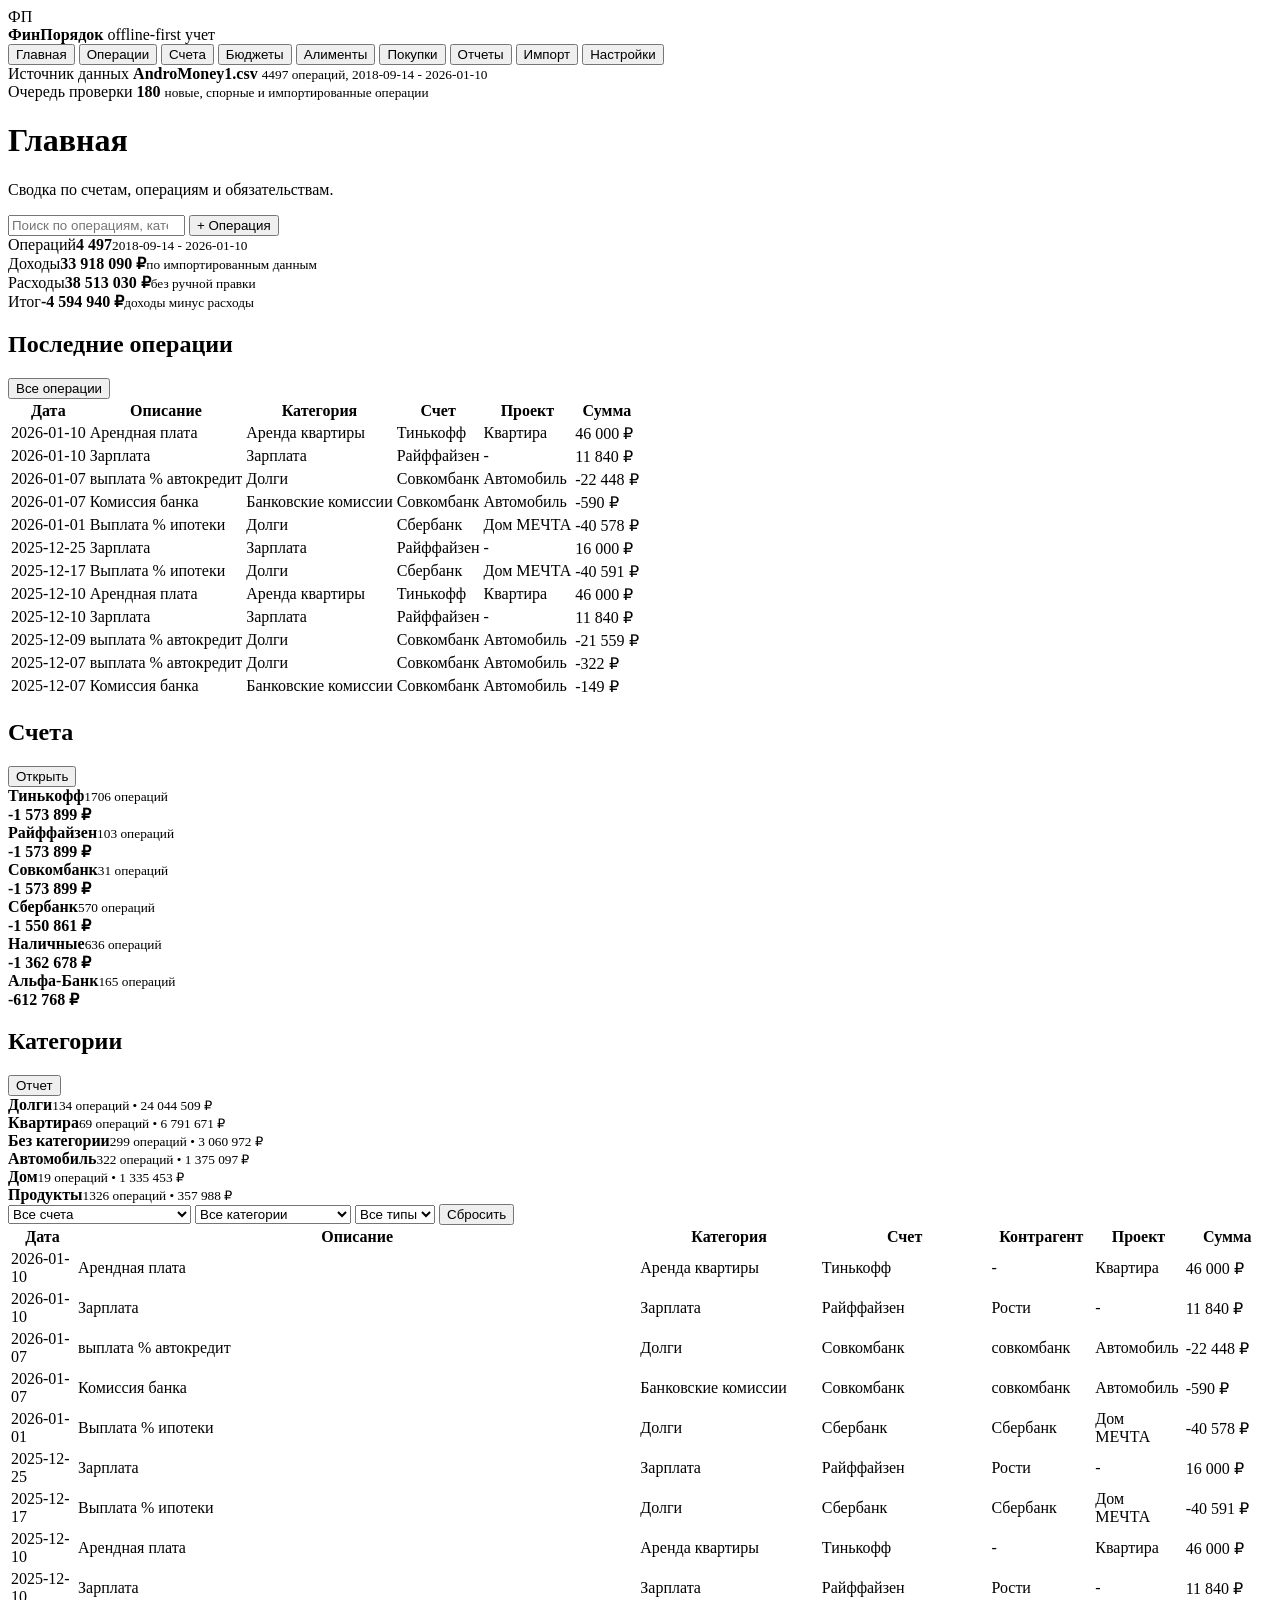
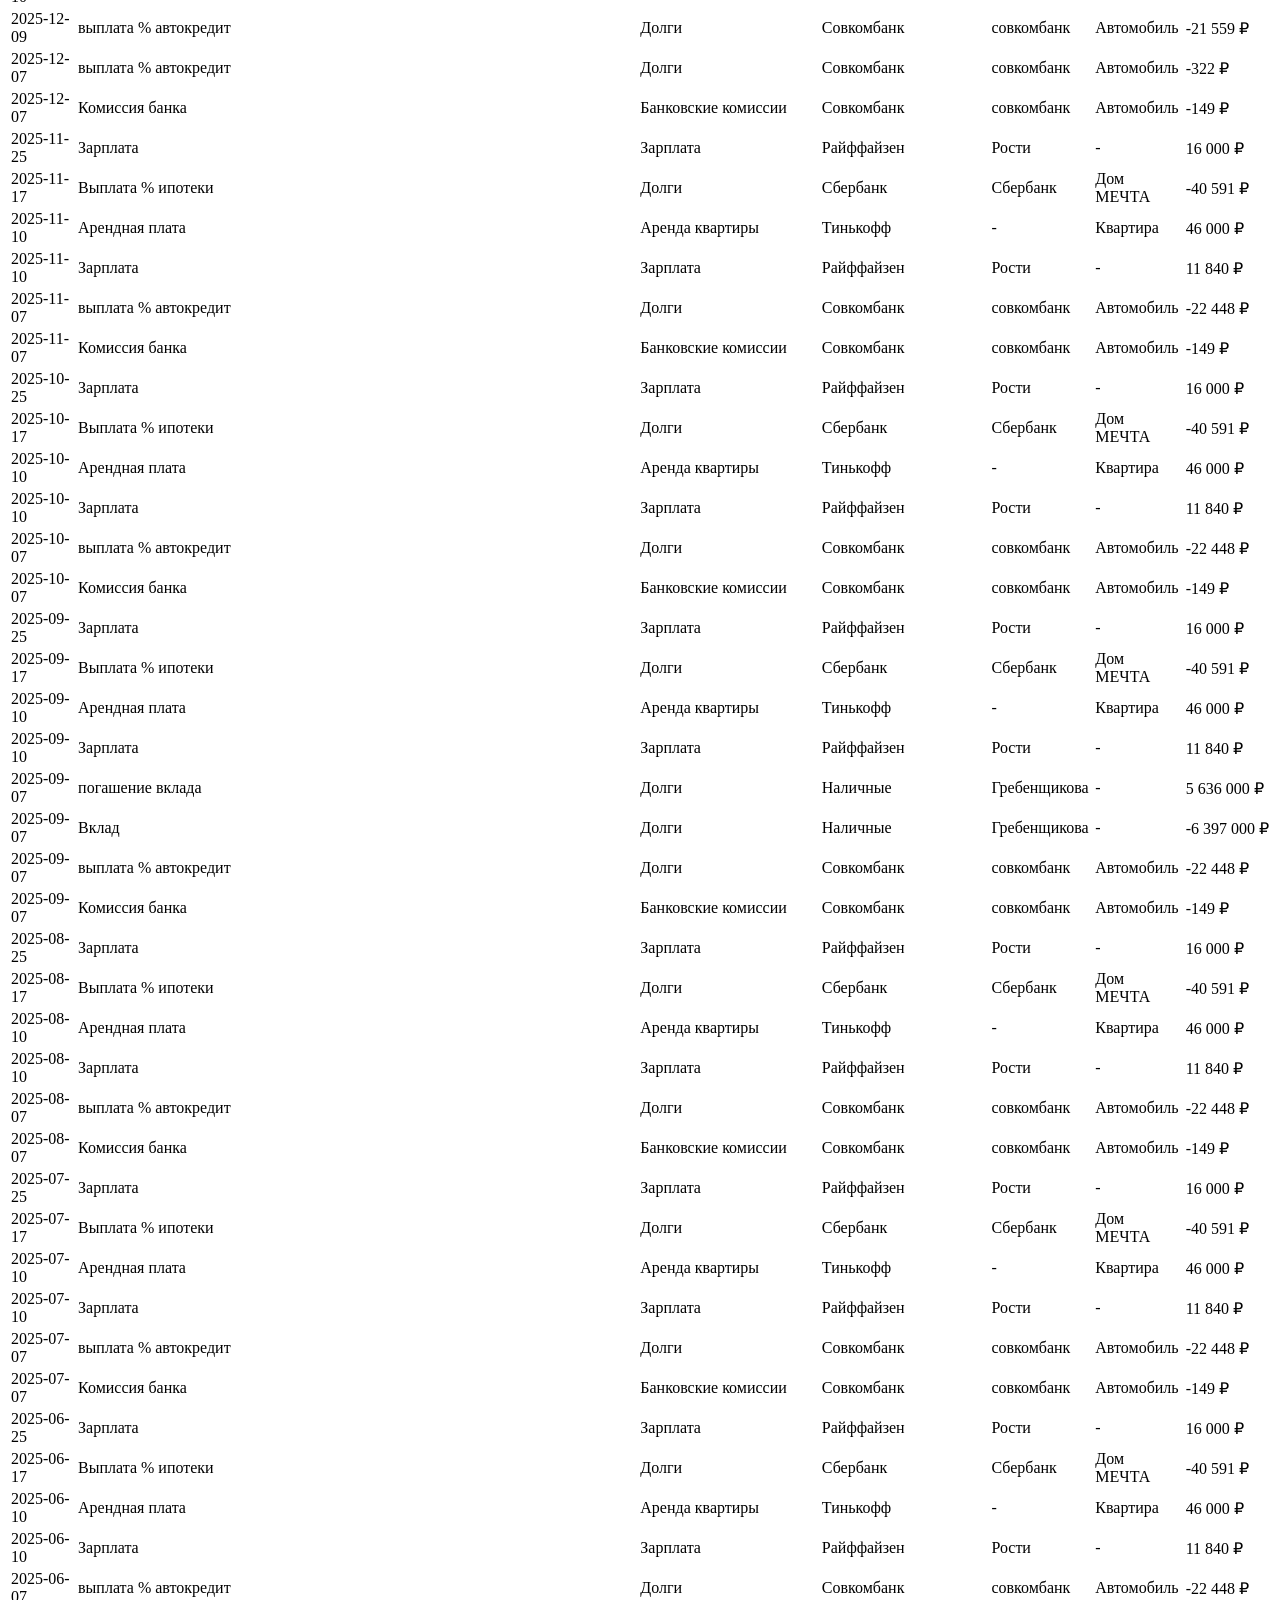
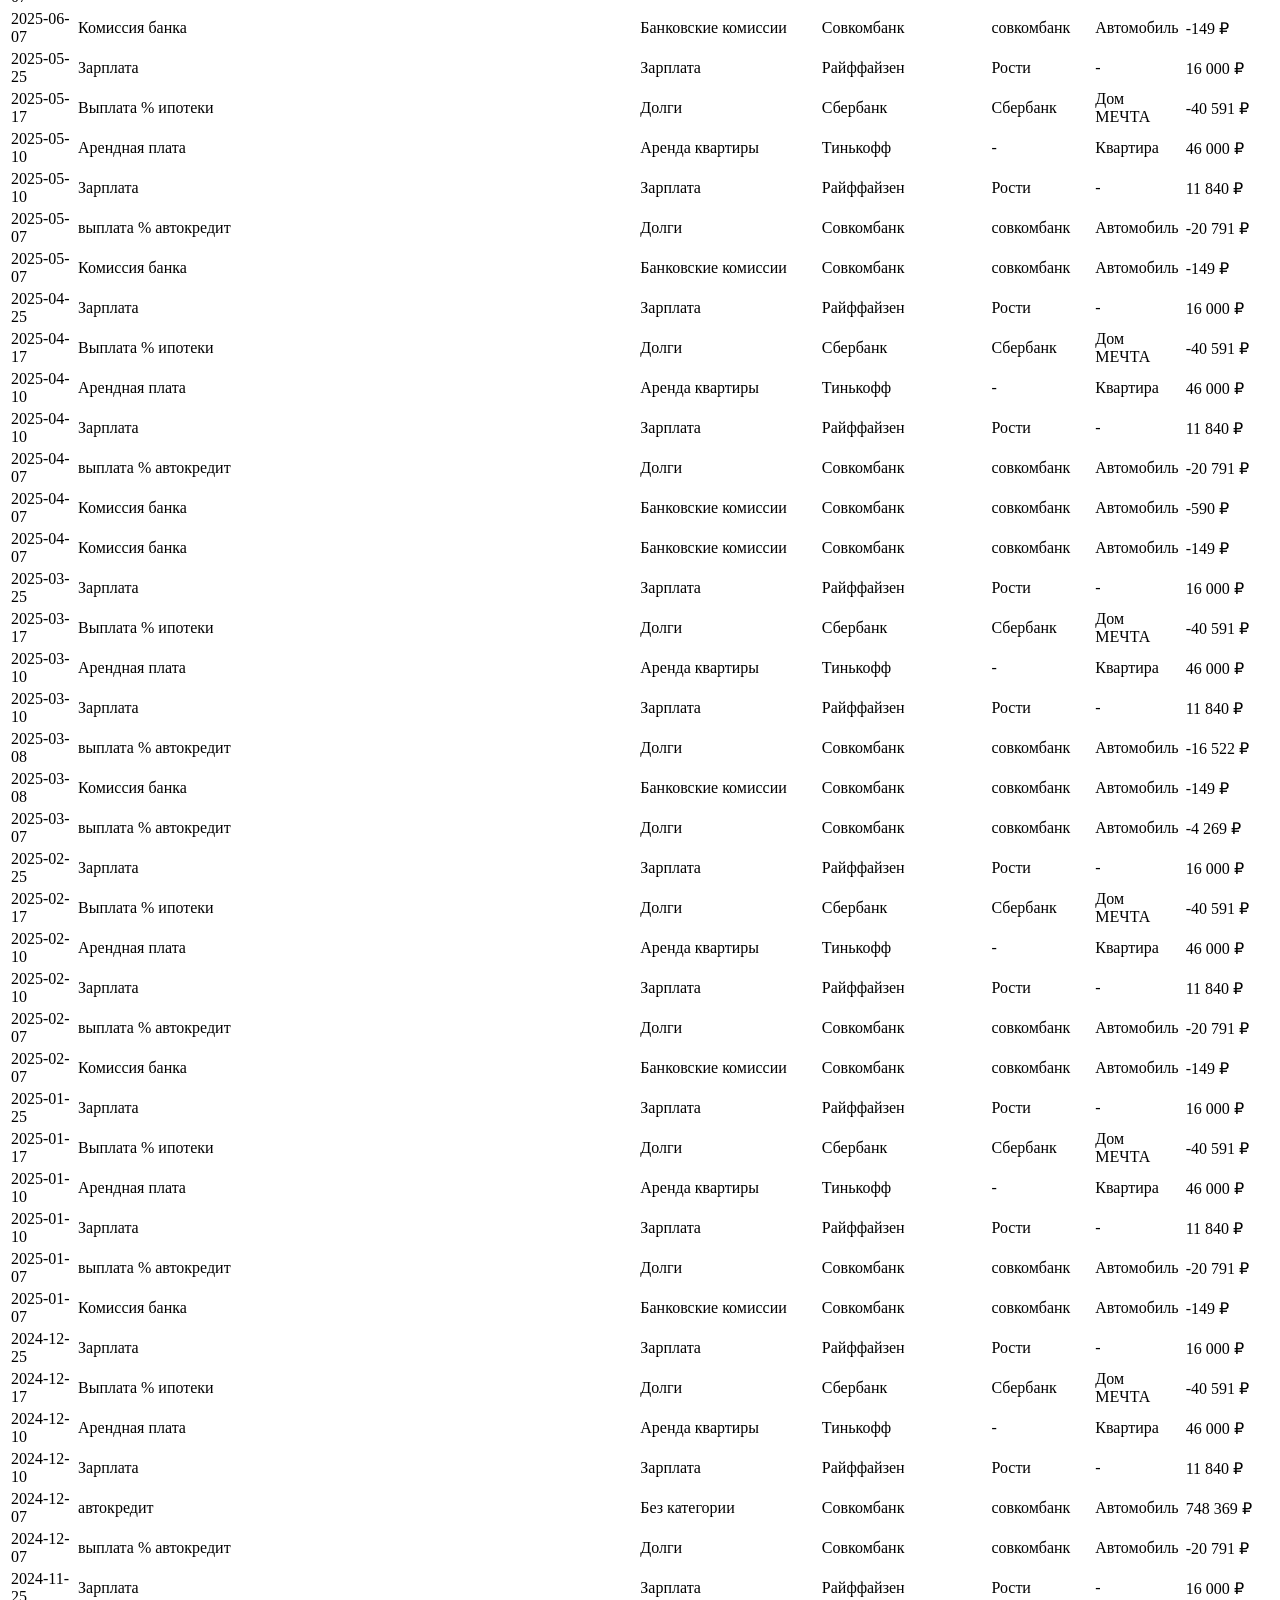
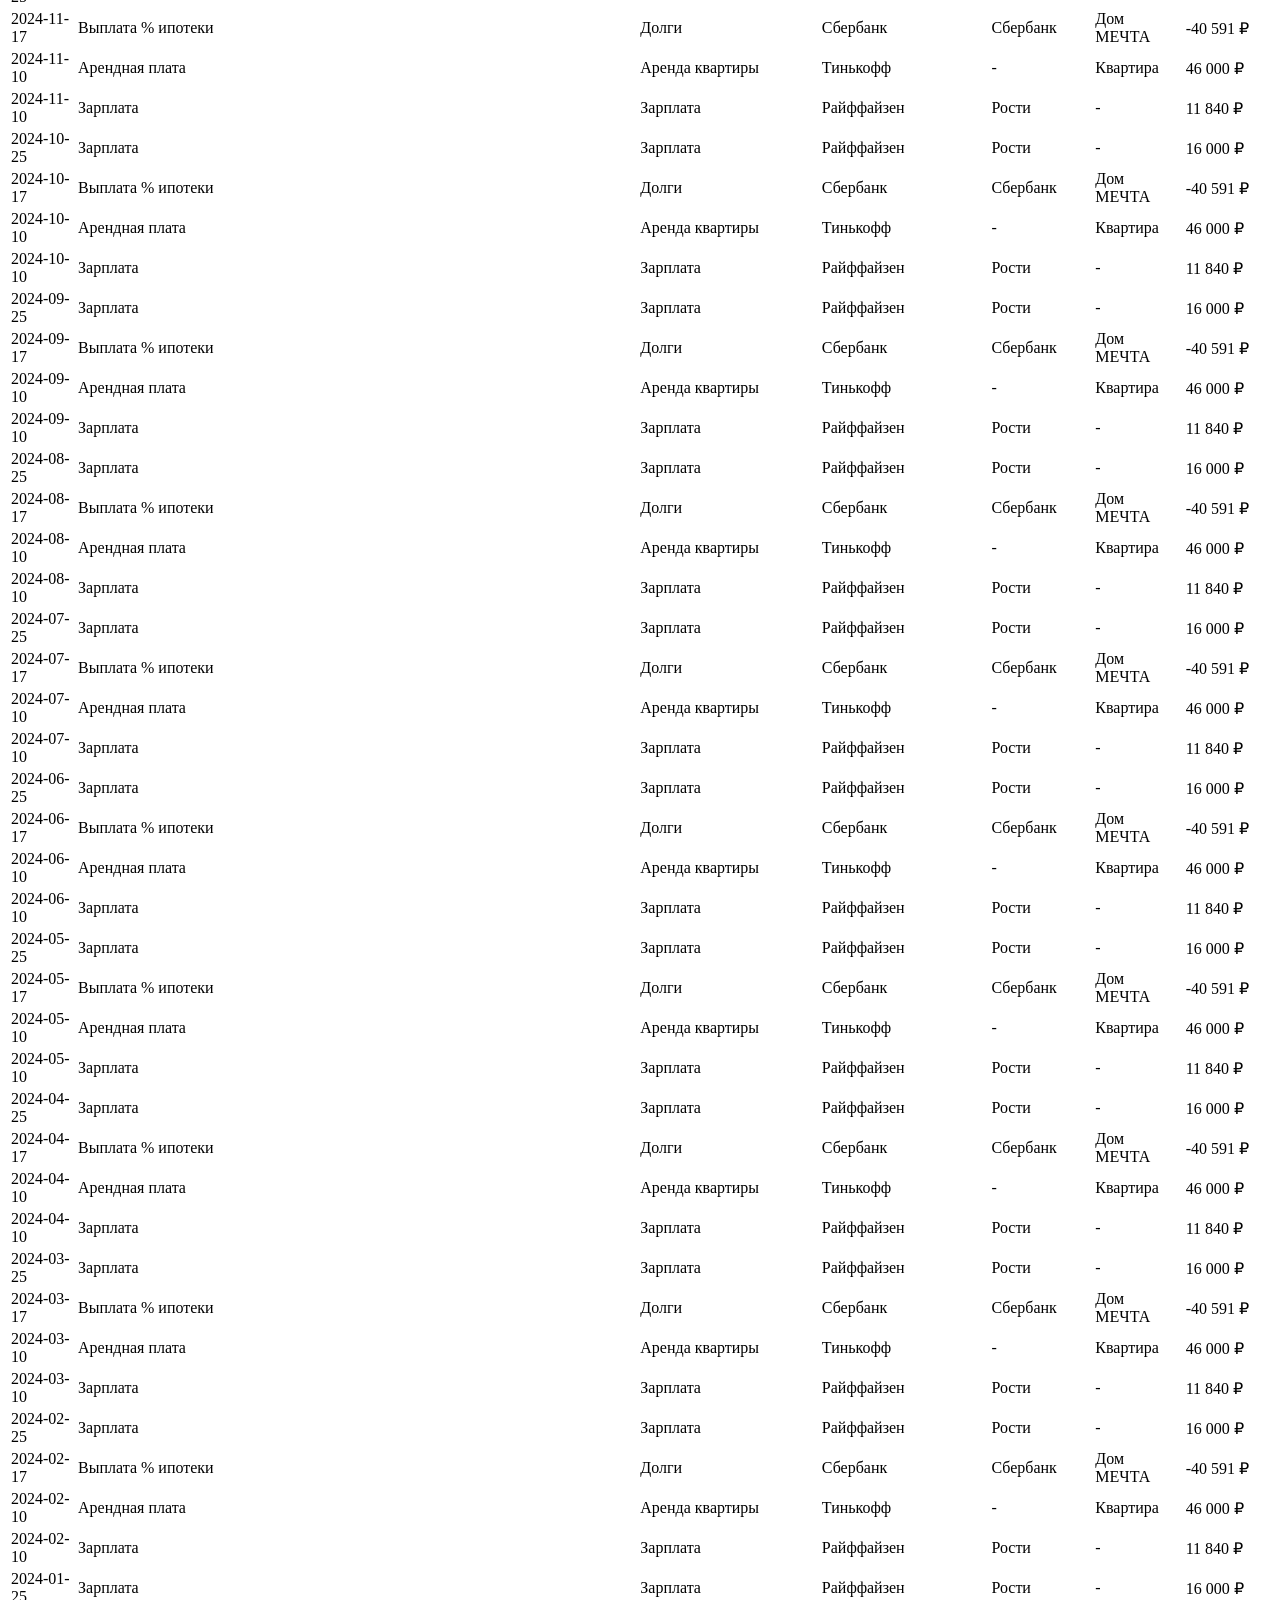
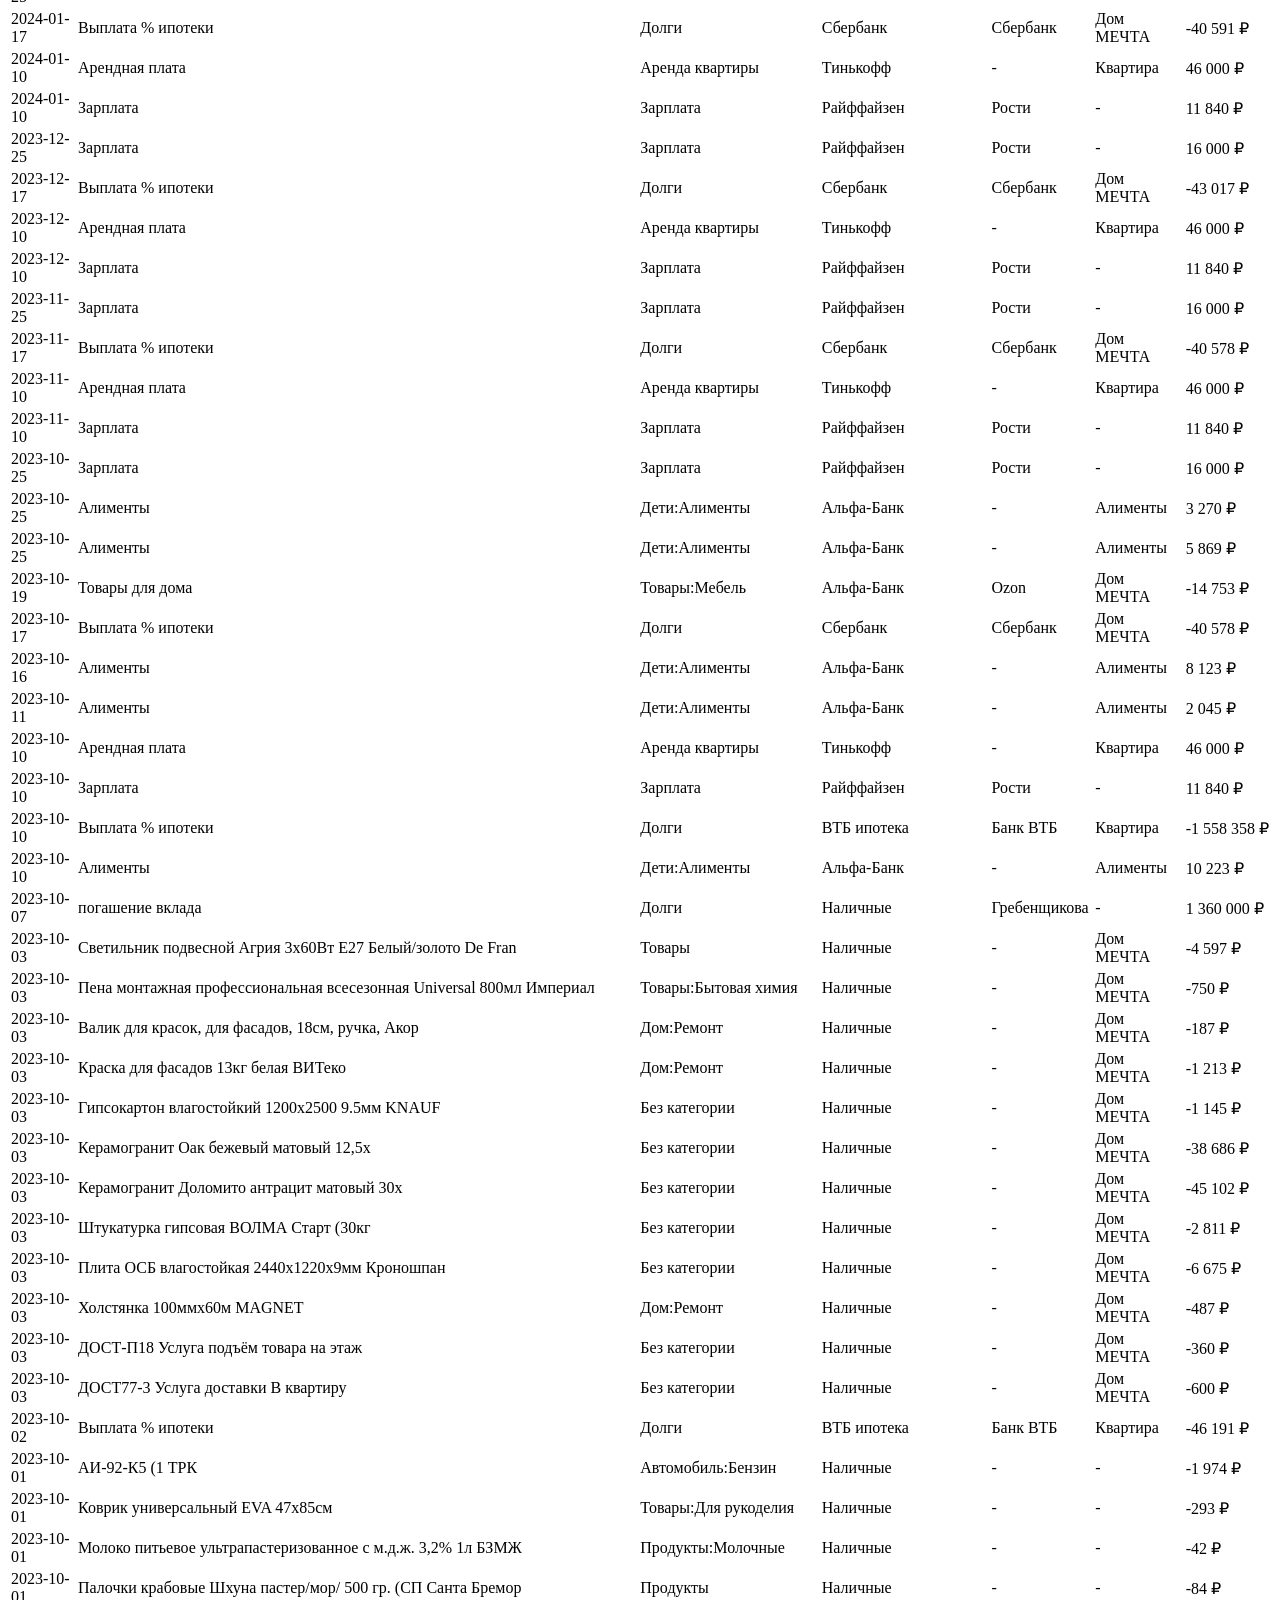
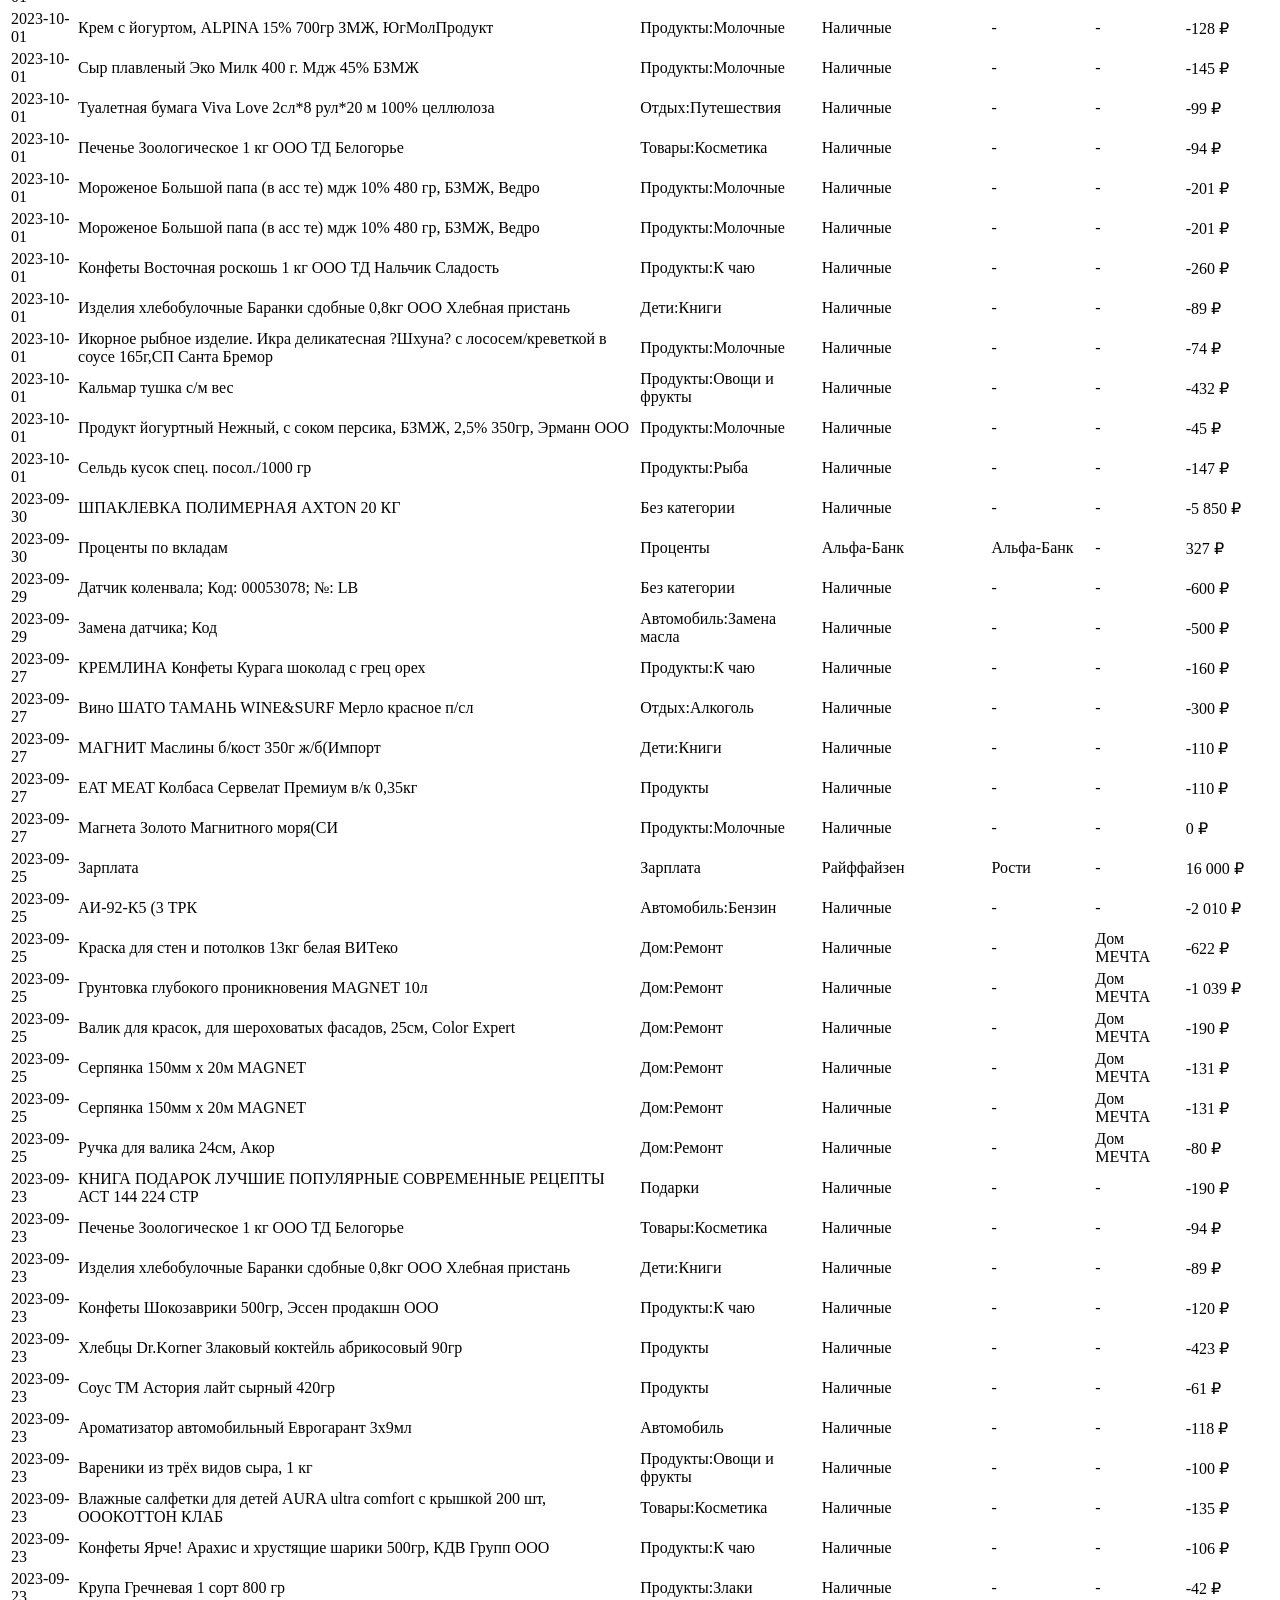
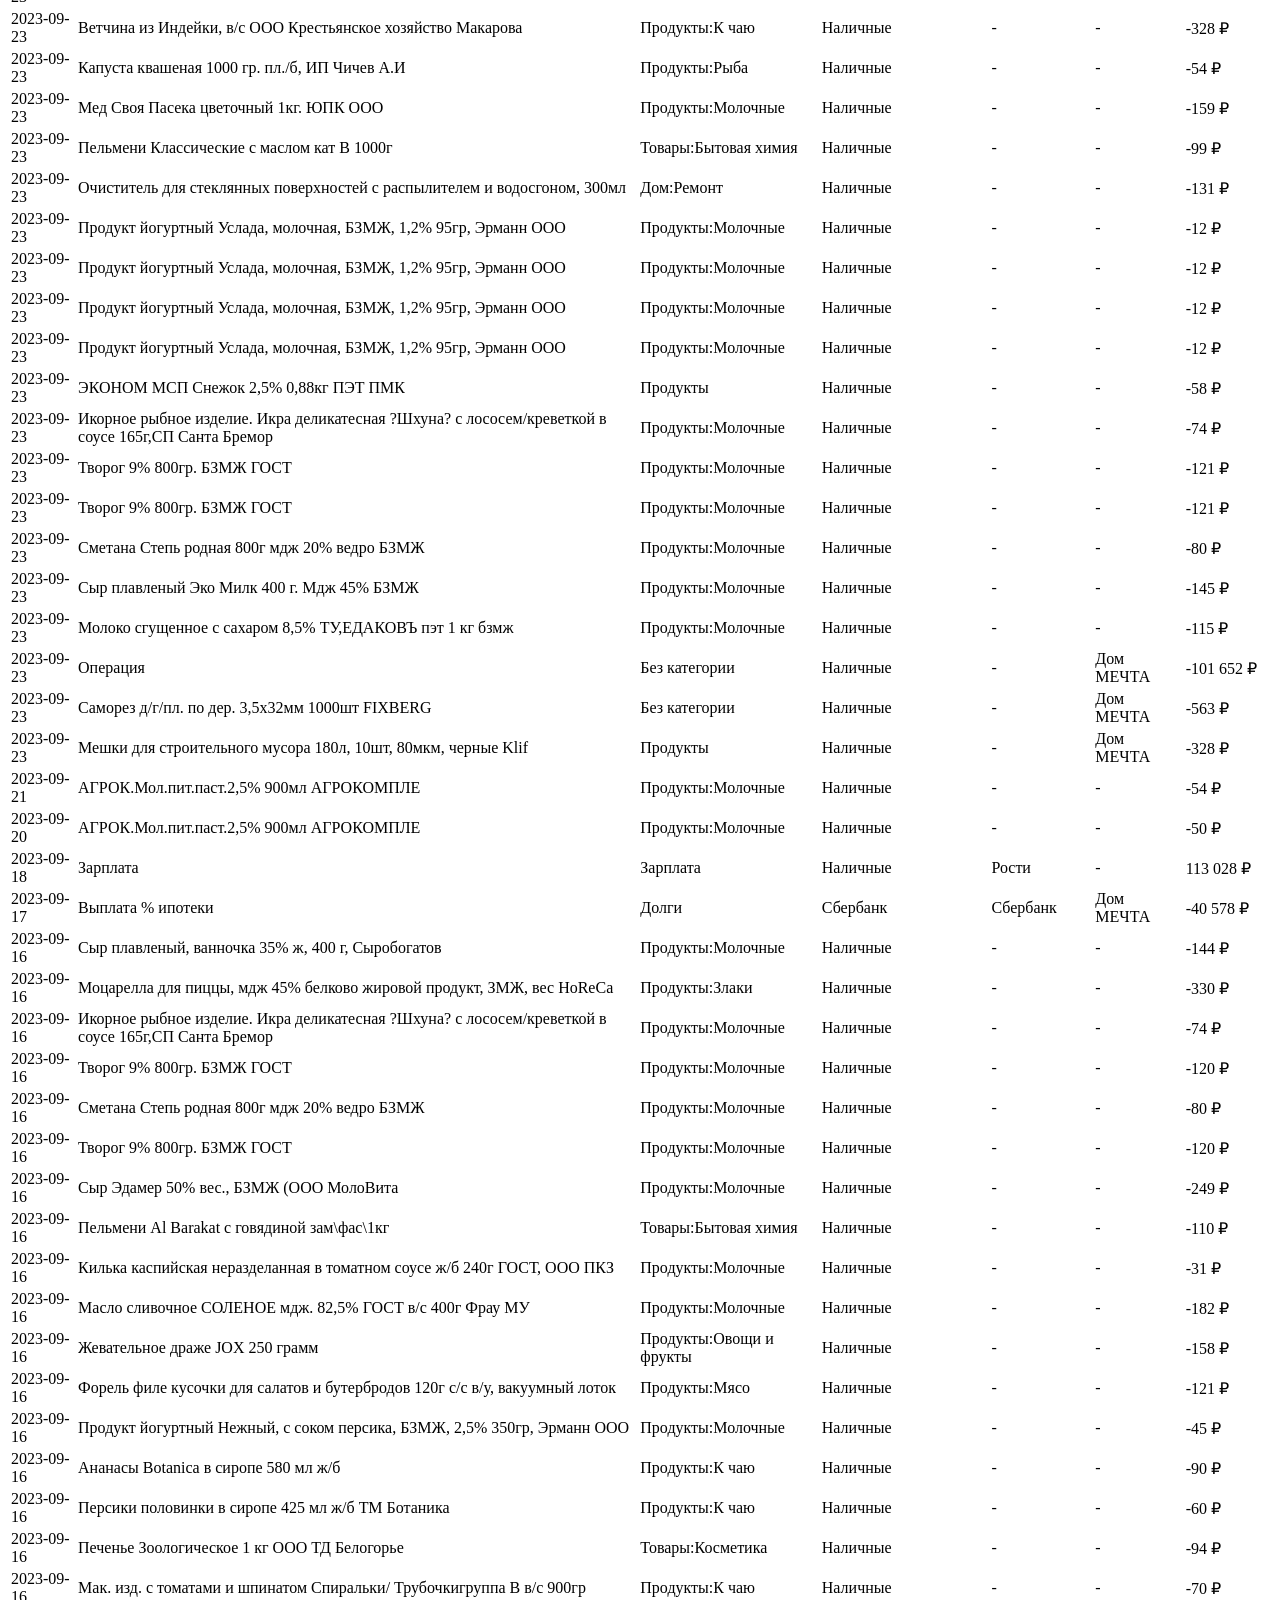
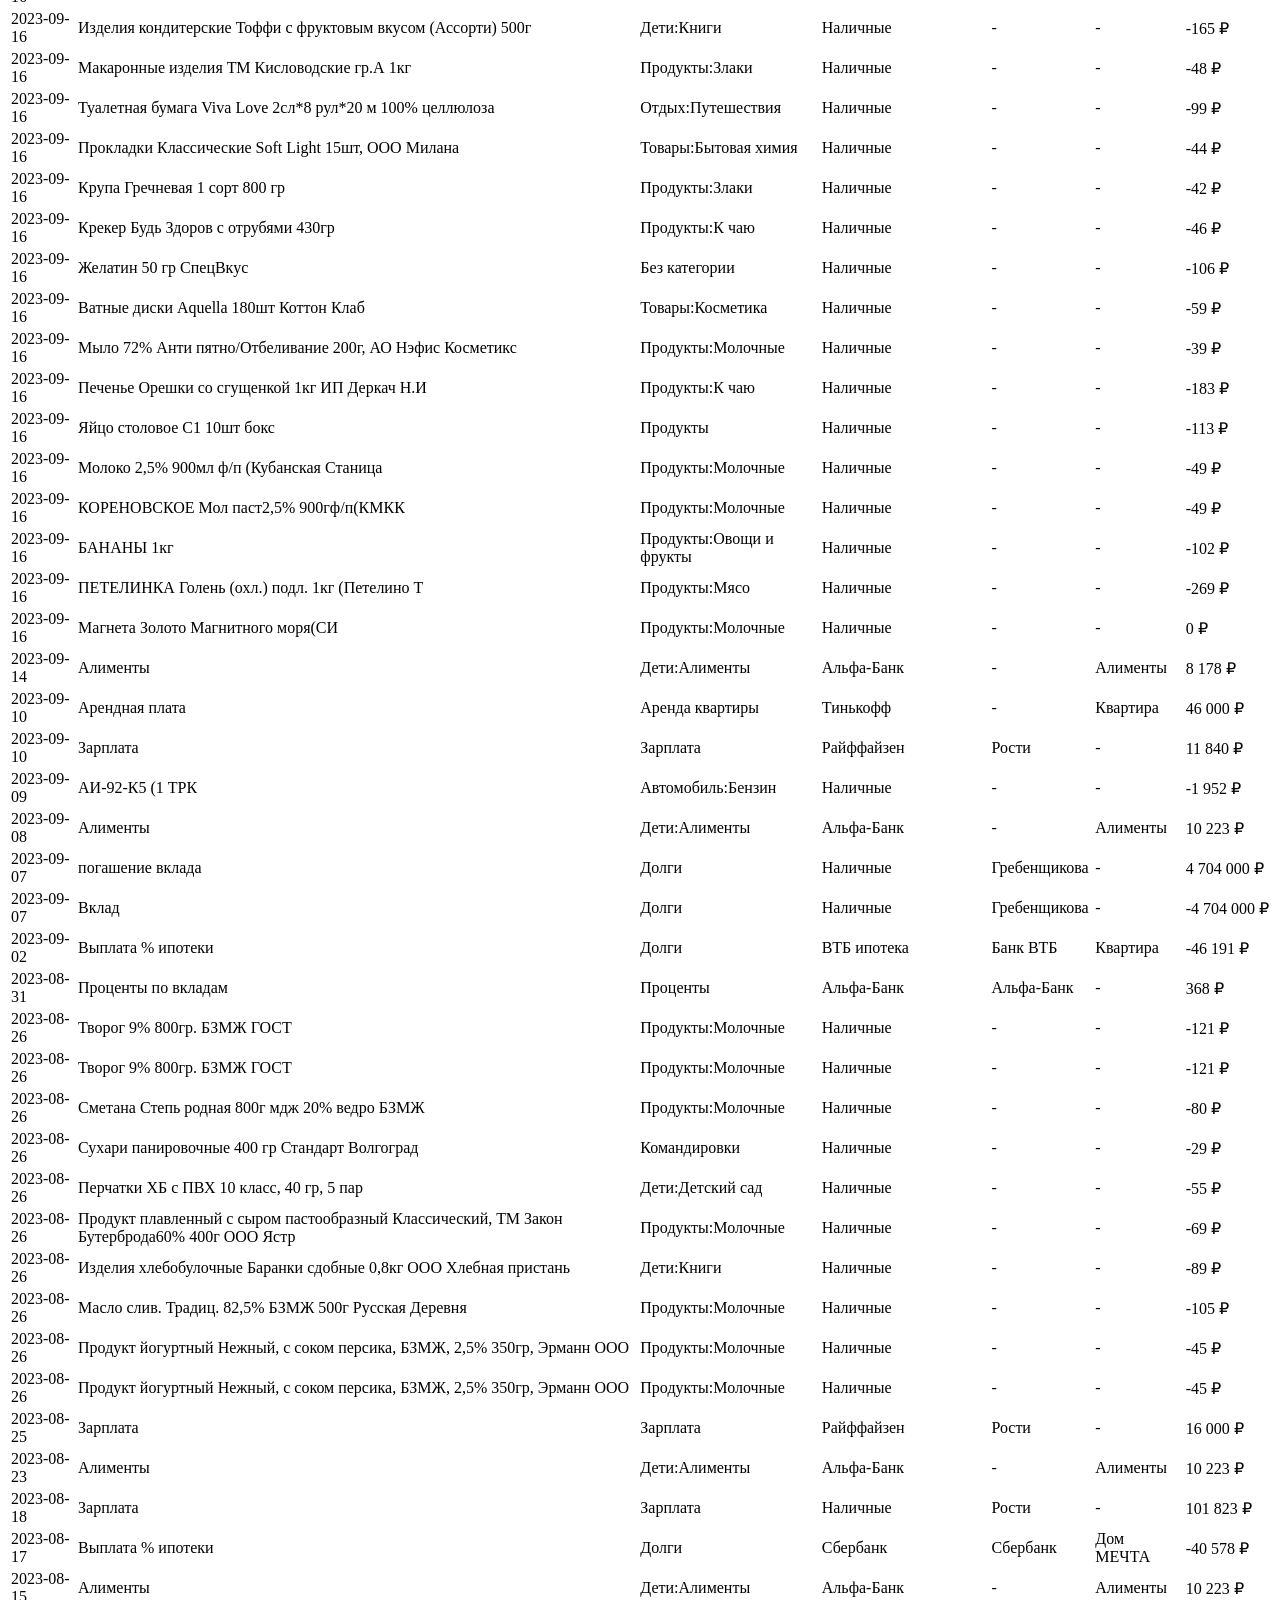
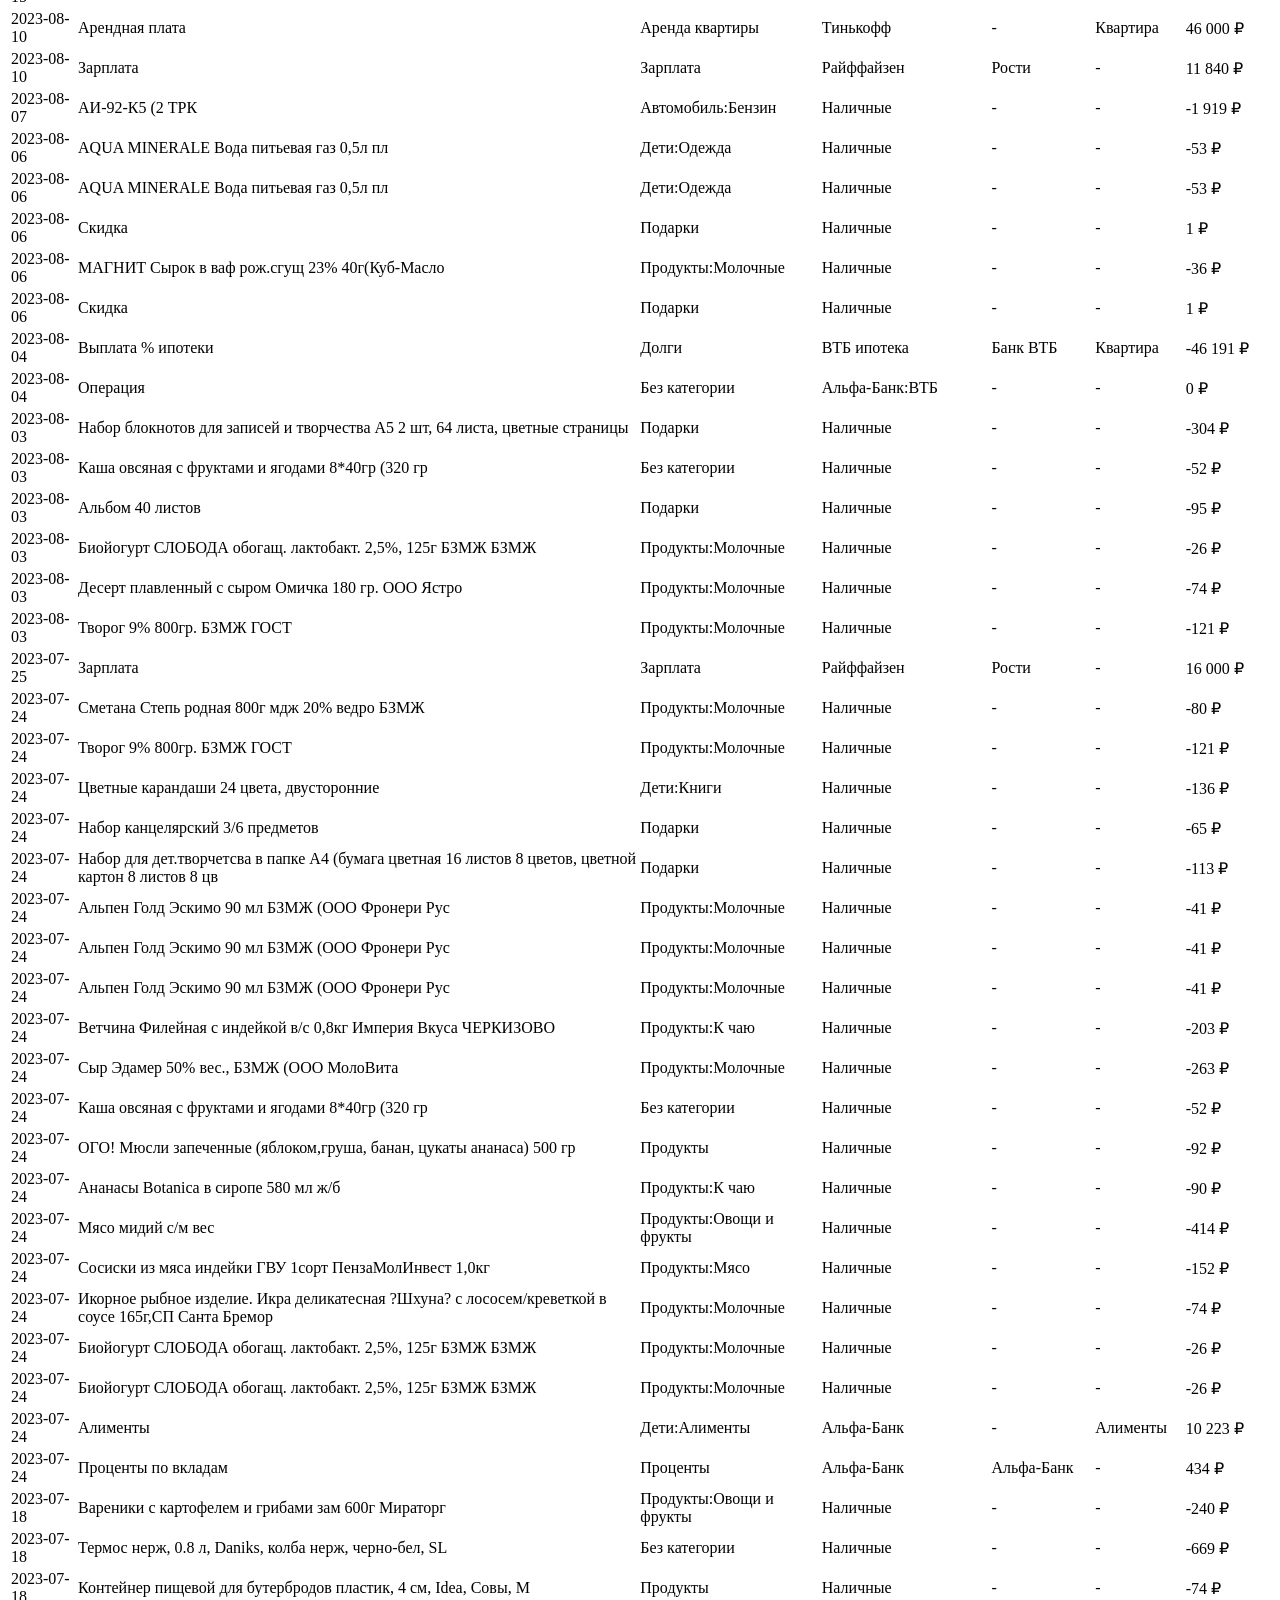
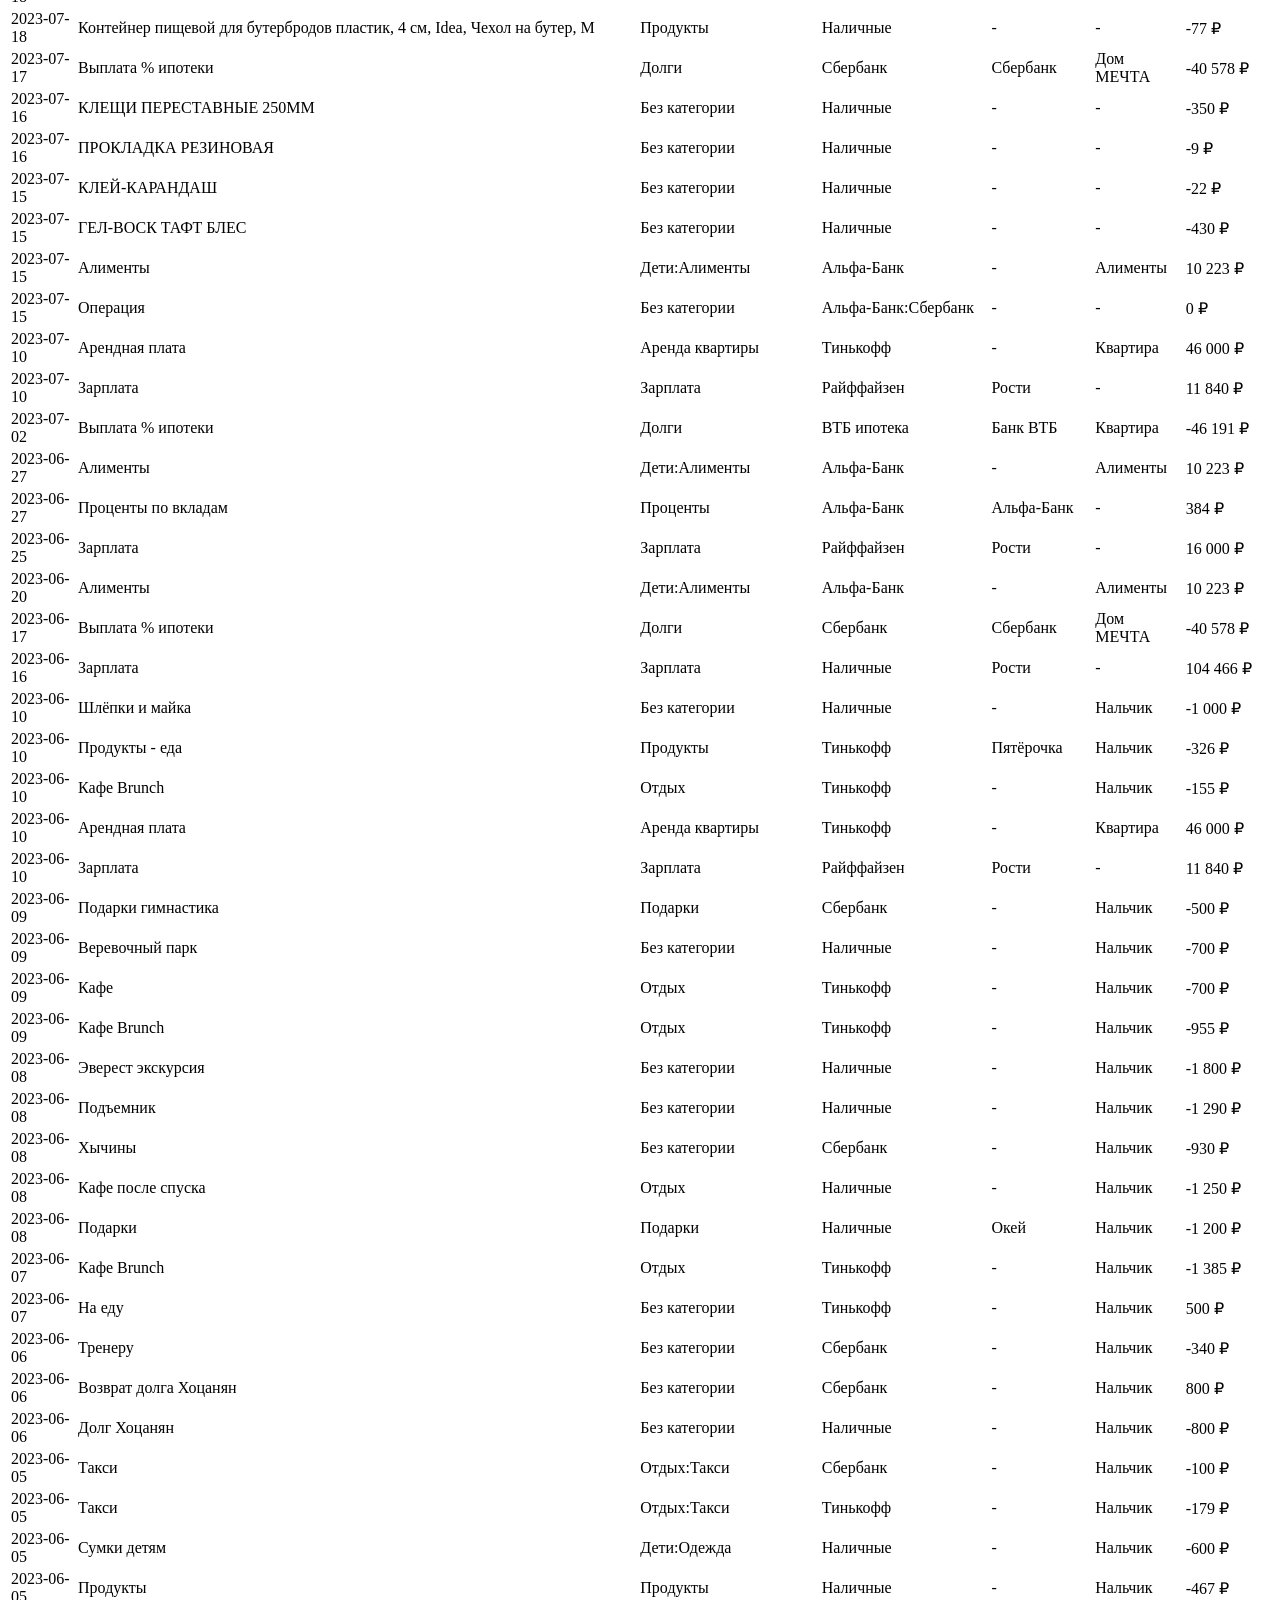
==== Новая папка/index.html @ 1e42761a "Upload Новая папка/index.html" ====
<!doctype html>
<html lang="ru">
  <head>
    <meta charset="utf-8" />
    <meta name="viewport" content="width=device-width, initial-scale=1" />
    <title>ФинПорядок</title>
    <link rel="stylesheet" href="./styles.css" />
  </head>
  <body>
    <div class="app">
      <aside class="sidebar">
        <div class="brand">
          <div class="brand-logo">ФП</div>
          <div>
            <strong>ФинПорядок</strong>
            <span>offline-first учет</span>
          </div>
        </div>

        <nav class="nav" id="nav">
          <button class="active" data-view="dashboard">Главная</button>
          <button data-view="transactions">Операции</button>
          <button data-view="accounts">Счета</button>
          <button data-view="budgets">Бюджеты</button>
          <button data-view="alimony">Алименты</button>
          <button data-view="shopping">Покупки</button>
          <button data-view="reports">Отчеты</button>
          <button data-view="import">Импорт</button>
          <button data-view="settings">Настройки</button>
        </nav>

        <section class="side-card">
          <span>Источник данных</span>
          <strong id="sourceName">AndroMoney1.csv</strong>
          <small id="sourceMeta">Загрузка...</small>
        </section>

        <section class="side-card">
          <span>Очередь проверки</span>
          <strong id="reviewCount">0</strong>
          <small>новые, спорные и импортированные операции</small>
        </section>
      </aside>

      <main class="main">
        <header class="topbar">
          <div>
            <h1 id="pageTitle">Главная</h1>
            <p id="pageSubtitle">Сводка по счетам, операциям и обязательствам.</p>
          </div>
          <div class="top-actions">
            <input id="searchInput" type="search" placeholder="Поиск по операциям, категориям, счетам" />
            <button id="addTxBtn">+ Операция</button>
          </div>
        </header>

        <section class="view active" id="dashboard">
          <div class="metric-grid">
            <article class="metric"><span>Операций</span><strong id="metricCount">0</strong><small id="metricPeriod">-</small></article>
            <article class="metric"><span>Доходы</span><strong class="good" id="metricIncome">0 ₽</strong><small>по импортированным данным</small></article>
            <article class="metric"><span>Расходы</span><strong class="bad" id="metricExpense">0 ₽</strong><small>без ручной правки</small></article>
            <article class="metric"><span>Итог</span><strong id="metricNet">0 ₽</strong><small>доходы минус расходы</small></article>
          </div>

          <div class="dashboard-grid">
            <section class="panel wide">
              <div class="panel-head"><h2>Последние операции</h2><button data-view-jump="transactions">Все операции</button></div>
              <div class="table-wrap"><table><thead><tr><th>Дата</th><th>Описание</th><th>Категория</th><th>Счет</th><th>Проект</th><th class="amount">Сумма</th></tr></thead><tbody id="latestRows"></tbody></table></div>
            </section>
            <section class="panel">
              <div class="panel-head"><h2>Счета</h2><button data-view-jump="accounts">Открыть</button></div>
              <div id="accountSummary" class="stack"></div>
            </section>
            <section class="panel">
              <div class="panel-head"><h2>Категории</h2><button data-view-jump="reports">Отчет</button></div>
              <div id="categorySummary" class="stack"></div>
            </section>
          </div>
        </section>

        <section class="view" id="transactions">
          <div class="filters">
            <select id="accountFilter"><option value="all">Все счета</option></select>
            <select id="categoryFilter"><option value="all">Все категории</option></select>
            <select id="typeFilter"><option value="all">Все типы</option><option value="income">Доход</option><option value="expense">Расход</option><option value="transfer">Перевод</option></select>
            <button id="clearFilters">Сбросить</button>
          </div>
          <section class="panel">
            <div class="table-wrap"><table><thead><tr><th>Дата</th><th>Описание</th><th>Категория</th><th>Счет</th><th>Контрагент</th><th>Проект</th><th class="amount">Сумма</th></tr></thead><tbody id="transactionRows"></tbody></table></div>
          </section>
        </section>

        <section class="view" id="accounts">
          <div class="cards-grid" id="accountCards"></div>
        </section>

        <section class="view" id="budgets">
          <div class="panel-head page-actions"><h2>Бюджеты по крупнейшим категориям</h2><button id="autoBudgetBtn">Сформировать лимиты</button></div>
          <div class="cards-grid" id="budgetCards"></div>
        </section>

        <section class="view" id="alimony">
          <div class="metric-grid three">
            <article class="metric"><span>Проект алиментов</span><strong id="alimonyTotal">0 ₽</strong><small>расходы/платежи по проекту</small></article>
            <article class="metric"><span>Записей</span><strong id="alimonyCount">0</strong><small>операций с проектом «Алименты»</small></article>
            <article class="metric"><span>Правило учета</span><strong>Факт</strong><small>начисления не считаются доходом</small></article>
          </div>
          <section class="panel">
            <div class="table-wrap"><table><thead><tr><th>Дата</th><th>Описание</th><th>Категория</th><th>Счет</th><th class="amount">Сумма</th></tr></thead><tbody id="alimonyRows"></tbody></table></div>
          </section>
        </section>

        <section class="view" id="shopping">
          <div class="dashboard-grid">
            <section class="panel">
              <div class="panel-head"><h2>Список покупок</h2><button id="addShoppingBtn">+ Товар</button></div>
              <div id="shoppingList" class="stack"></div>
            </section>
            <section class="panel">
              <div class="panel-head"><h2>Прогноз повторных покупок</h2></div>
              <div id="purchasePredictions" class="stack"></div>
            </section>
          </div>
        </section>

        <section class="view" id="reports">
          <div class="dashboard-grid">
            <section class="panel">
              <div class="panel-head"><h2>Расходы по категориям</h2></div>
              <div id="reportCategories" class="stack"></div>
            </section>
            <section class="panel">
              <div class="panel-head"><h2>Проекты</h2></div>
              <div id="reportProjects" class="stack"></div>
            </section>
          </div>
        </section>

        <section class="view" id="import">
          <section class="panel">
            <div class="panel-head"><h2>Импорт AndroMoney / банковской выписки</h2><button id="parsePasteBtn">Проверить текст</button></div>
            <p class="hint">Поддерживается CSV с разделителем `;`: Описание, Дата, Сумма, Баланс, Категория, Счет, Проект.</p>
            <input id="fileInput" type="file" accept=".csv,text/csv" />
            <textarea id="pasteImport" placeholder="Можно вставить CSV сюда"></textarea>
            <div id="importResult" class="import-result">Импортированный файл уже загружен в приложение: AndroMoney1.csv.</div>
          </section>
        </section>

        <section class="view" id="settings">
          <div class="cards-grid">
            <article class="card"><h3>Локальное хранение</h3><p>Данные работают офлайн. Импортированный набор сохранен в локальном файле приложения.</p></article>
            <article class="card"><h3>Синхронизация</h3><p>По ТЗ изменения сначала пишутся локально, затем попадают в outbox для будущей облачной синхронизации.</p></article>
            <article class="card"><h3>Безопасность</h3><p>Следующий этап: шифрование локальной базы и отдельные роли семейного доступа.</p></article>
          </div>
        </section>
      </main>
    </div>

    <dialog id="txDialog">
      <form method="dialog" id="txForm">
        <header><h2>Новая операция</h2><button type="button" data-close>×</button></header>
        <label>Дата<input name="date" type="date" required /></label>
        <label>Описание<input name="description" required /></label>
        <label>Сумма<input name="amount" type="number" step="0.01" required /></label>
        <label>Категория<input name="category" required /></label>
        <label>Счет<input name="account" required /></label>
        <menu><button type="button" data-close>Отмена</button><button>Сохранить</button></menu>
      </form>
    </dialog>

    <script src="./andromoney-data.js"></script>
    <script src="./app.js"></script>
  </body>
</html>
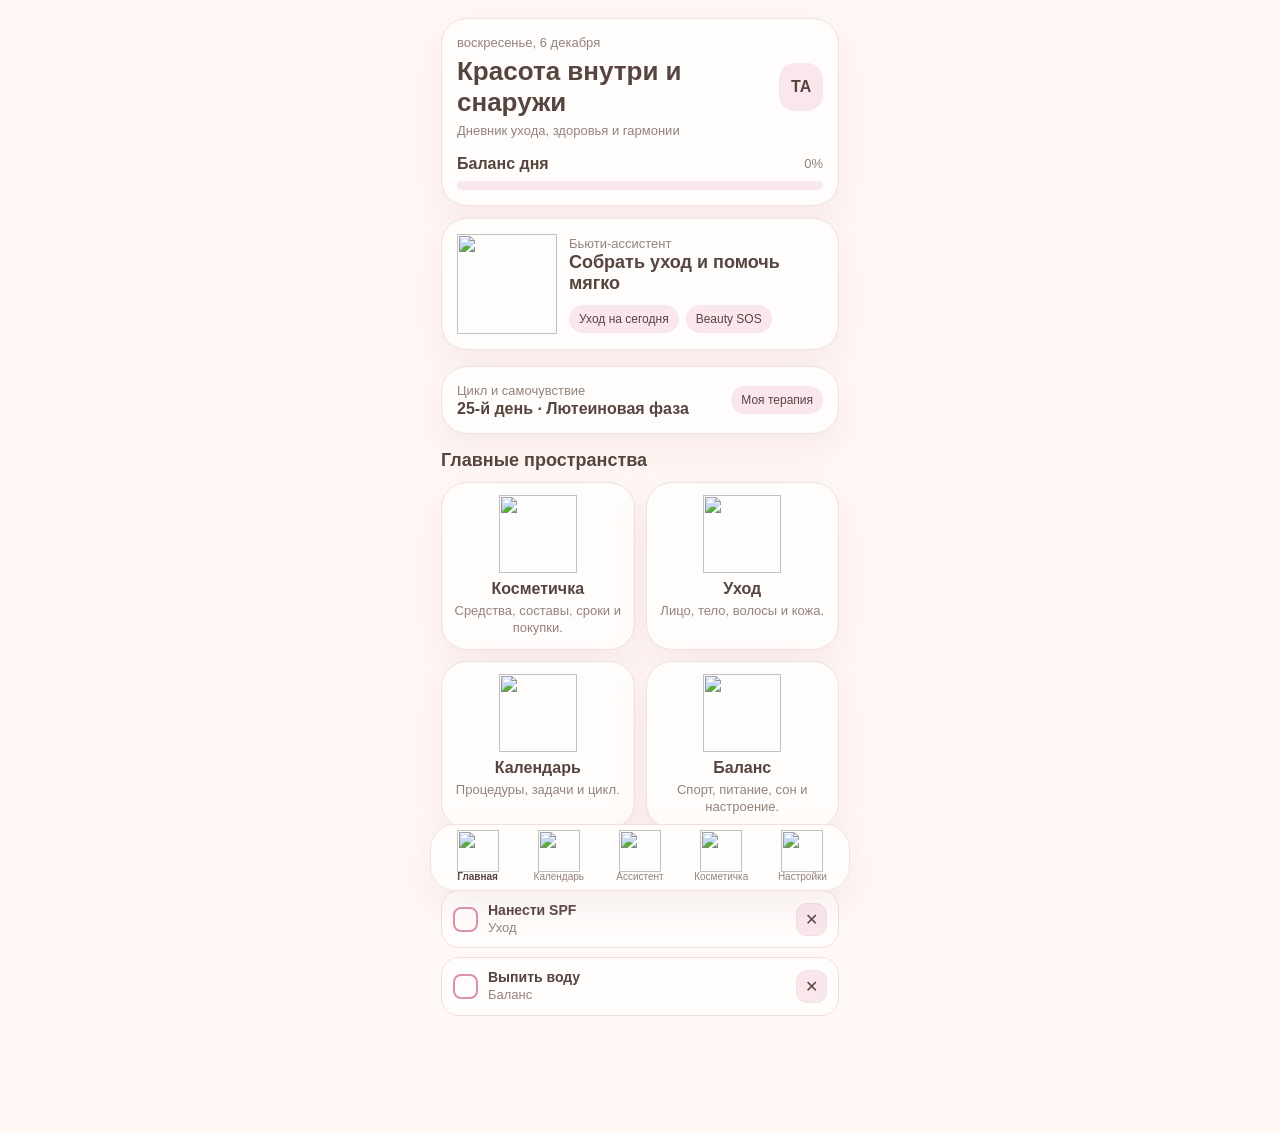
==== commit 70b7c443: "Upload Новая папка/index.html" ====
--- a/Новая папка/index.html
+++ b/Новая папка/index.html
@@ -1,174 +1,104 @@
-<!doctype html>
+<!DOCTYPE html>
 <html lang="ru">
-  <head>
-    <meta charset="utf-8" />
-    <meta name="viewport" content="width=device-width, initial-scale=1" />
-    <title>ФинПорядок</title>
-    <link rel="stylesheet" href="./styles.css" />
-  </head>
-  <body>
-    <div class="app">
-      <aside class="sidebar">
-        <div class="brand">
-          <div class="brand-logo">ФП</div>
-          <div>
-            <strong>ФинПорядок</strong>
-            <span>offline-first учет</span>
-          </div>
-        </div>
-
-        <nav class="nav" id="nav">
-          <button class="active" data-view="dashboard">Главная</button>
-          <button data-view="transactions">Операции</button>
-          <button data-view="accounts">Счета</button>
-          <button data-view="budgets">Бюджеты</button>
-          <button data-view="alimony">Алименты</button>
-          <button data-view="shopping">Покупки</button>
-          <button data-view="reports">Отчеты</button>
-          <button data-view="import">Импорт</button>
-          <button data-view="settings">Настройки</button>
-        </nav>
-
-        <section class="side-card">
-          <span>Источник данных</span>
-          <strong id="sourceName">AndroMoney1.csv</strong>
-          <small id="sourceMeta">Загрузка...</small>
-        </section>
-
-        <section class="side-card">
-          <span>Очередь проверки</span>
-          <strong id="reviewCount">0</strong>
-          <small>новые, спорные и импортированные операции</small>
-        </section>
-      </aside>
-
-      <main class="main">
-        <header class="topbar">
-          <div>
-            <h1 id="pageTitle">Главная</h1>
-            <p id="pageSubtitle">Сводка по счетам, операциям и обязательствам.</p>
-          </div>
-          <div class="top-actions">
-            <input id="searchInput" type="search" placeholder="Поиск по операциям, категориям, счетам" />
-            <button id="addTxBtn">+ Операция</button>
-          </div>
-        </header>
-
-        <section class="view active" id="dashboard">
-          <div class="metric-grid">
-            <article class="metric"><span>Операций</span><strong id="metricCount">0</strong><small id="metricPeriod">-</small></article>
-            <article class="metric"><span>Доходы</span><strong class="good" id="metricIncome">0 ₽</strong><small>по импортированным данным</small></article>
-            <article class="metric"><span>Расходы</span><strong class="bad" id="metricExpense">0 ₽</strong><small>без ручной правки</small></article>
-            <article class="metric"><span>Итог</span><strong id="metricNet">0 ₽</strong><small>доходы минус расходы</small></article>
-          </div>
-
-          <div class="dashboard-grid">
-            <section class="panel wide">
-              <div class="panel-head"><h2>Последние операции</h2><button data-view-jump="transactions">Все операции</button></div>
-              <div class="table-wrap"><table><thead><tr><th>Дата</th><th>Описание</th><th>Категория</th><th>Счет</th><th>Проект</th><th class="amount">Сумма</th></tr></thead><tbody id="latestRows"></tbody></table></div>
-            </section>
-            <section class="panel">
-              <div class="panel-head"><h2>Счета</h2><button data-view-jump="accounts">Открыть</button></div>
-              <div id="accountSummary" class="stack"></div>
-            </section>
-            <section class="panel">
-              <div class="panel-head"><h2>Категории</h2><button data-view-jump="reports">Отчет</button></div>
-              <div id="categorySummary" class="stack"></div>
-            </section>
-          </div>
-        </section>
-
-        <section class="view" id="transactions">
-          <div class="filters">
-            <select id="accountFilter"><option value="all">Все счета</option></select>
-            <select id="categoryFilter"><option value="all">Все категории</option></select>
-            <select id="typeFilter"><option value="all">Все типы</option><option value="income">Доход</option><option value="expense">Расход</option><option value="transfer">Перевод</option></select>
-            <button id="clearFilters">Сбросить</button>
-          </div>
-          <section class="panel">
-            <div class="table-wrap"><table><thead><tr><th>Дата</th><th>Описание</th><th>Категория</th><th>Счет</th><th>Контрагент</th><th>Проект</th><th class="amount">Сумма</th></tr></thead><tbody id="transactionRows"></tbody></table></div>
-          </section>
-        </section>
-
-        <section class="view" id="accounts">
-          <div class="cards-grid" id="accountCards"></div>
-        </section>
-
-        <section class="view" id="budgets">
-          <div class="panel-head page-actions"><h2>Бюджеты по крупнейшим категориям</h2><button id="autoBudgetBtn">Сформировать лимиты</button></div>
-          <div class="cards-grid" id="budgetCards"></div>
-        </section>
-
-        <section class="view" id="alimony">
-          <div class="metric-grid three">
-            <article class="metric"><span>Проект алиментов</span><strong id="alimonyTotal">0 ₽</strong><small>расходы/платежи по проекту</small></article>
-            <article class="metric"><span>Записей</span><strong id="alimonyCount">0</strong><small>операций с проектом «Алименты»</small></article>
-            <article class="metric"><span>Правило учета</span><strong>Факт</strong><small>начисления не считаются доходом</small></article>
-          </div>
-          <section class="panel">
-            <div class="table-wrap"><table><thead><tr><th>Дата</th><th>Описание</th><th>Категория</th><th>Счет</th><th class="amount">Сумма</th></tr></thead><tbody id="alimonyRows"></tbody></table></div>
-          </section>
-        </section>
-
-        <section class="view" id="shopping">
-          <div class="dashboard-grid">
-            <section class="panel">
-              <div class="panel-head"><h2>Список покупок</h2><button id="addShoppingBtn">+ Товар</button></div>
-              <div id="shoppingList" class="stack"></div>
-            </section>
-            <section class="panel">
-              <div class="panel-head"><h2>Прогноз повторных покупок</h2></div>
-              <div id="purchasePredictions" class="stack"></div>
-            </section>
-          </div>
-        </section>
-
-        <section class="view" id="reports">
-          <div class="dashboard-grid">
-            <section class="panel">
-              <div class="panel-head"><h2>Расходы по категориям</h2></div>
-              <div id="reportCategories" class="stack"></div>
-            </section>
-            <section class="panel">
-              <div class="panel-head"><h2>Проекты</h2></div>
-              <div id="reportProjects" class="stack"></div>
-            </section>
-          </div>
-        </section>
-
-        <section class="view" id="import">
-          <section class="panel">
-            <div class="panel-head"><h2>Импорт AndroMoney / банковской выписки</h2><button id="parsePasteBtn">Проверить текст</button></div>
-            <p class="hint">Поддерживается CSV с разделителем `;`: Описание, Дата, Сумма, Баланс, Категория, Счет, Проект.</p>
-            <input id="fileInput" type="file" accept=".csv,text/csv" />
-            <textarea id="pasteImport" placeholder="Можно вставить CSV сюда"></textarea>
-            <div id="importResult" class="import-result">Импортированный файл уже загружен в приложение: AndroMoney1.csv.</div>
-          </section>
-        </section>
-
-        <section class="view" id="settings">
-          <div class="cards-grid">
-            <article class="card"><h3>Локальное хранение</h3><p>Данные работают офлайн. Импортированный набор сохранен в локальном файле приложения.</p></article>
-            <article class="card"><h3>Синхронизация</h3><p>По ТЗ изменения сначала пишутся локально, затем попадают в outbox для будущей облачной синхронизации.</p></article>
-            <article class="card"><h3>Безопасность</h3><p>Следующий этап: шифрование локальной базы и отдельные роли семейного доступа.</p></article>
-          </div>
-        </section>
-      </main>
-    </div>
-
-    <dialog id="txDialog">
-      <form method="dialog" id="txForm">
-        <header><h2>Новая операция</h2><button type="button" data-close>×</button></header>
-        <label>Дата<input name="date" type="date" required /></label>
-        <label>Описание<input name="description" required /></label>
-        <label>Сумма<input name="amount" type="number" step="0.01" required /></label>
-        <label>Категория<input name="category" required /></label>
-        <label>Счет<input name="account" required /></label>
-        <menu><button type="button" data-close>Отмена</button><button>Сохранить</button></menu>
-      </form>
-    </dialog>
-
-    <script src="./andromoney-data.js"></script>
-    <script src="./app.js"></script>
-  </body>
-</html>
+<head>
+<meta charset="UTF-8"><meta name="viewport" content="width=device-width,initial-scale=1,maximum-scale=1,user-scalable=no">
+<title>Красота внутри и снаружи</title>
+<style>
+:root{--bg:#fff8f5;--card:#fffdfb;--text:#56443e;--muted:#94837b;--line:#f0e1da;--accent:#d992aa;--accent2:#b96f8d;--soft:#f9e7ed;--ok:#72a58e;--warn:#d69a68;--danger:#c86c79;--shadow:0 14px 36px rgba(201,148,166,.15)}
+body.theme-night{--bg:#17151b;--card:#232029;--text:#f7ece6;--muted:#baa9a3;--line:#38313c;--accent:#e8a7b9;--accent2:#f0c0cf;--soft:#302935;--shadow:0 18px 48px rgba(0,0,0,.34)}
+*{box-sizing:border-box}html{scroll-behavior:smooth}body{margin:0;font-family:Inter,Segoe UI,Arial,sans-serif;background:var(--bg);color:var(--text)}button,input,textarea,select{font:inherit;color:inherit}.app{max-width:430px;margin:auto;min-height:100vh;padding-bottom:100px}.page{display:none}.page.active{display:block}.top,.header{padding:18px 16px 12px}.section{padding:0 16px 16px}.card,.tile,.sheet{background:var(--card);border:1px solid var(--line);box-shadow:var(--shadow);border-radius:26px}.card{padding:15px}.tile{padding:12px;cursor:pointer;overflow:hidden}.space{display:flex;justify-content:space-between;align-items:center;gap:10px}.row{display:flex;gap:10px;align-items:center}.grow{flex:1}.small{font-size:13px;color:var(--muted);line-height:1.35}h1{font-size:26px;margin:4px 0}h2{font-size:18px;margin:0 0 11px}h3{font-size:16px;margin:7px 0 4px}.avatar{width:48px;height:48px;border-radius:16px;background:var(--soft);display:grid;place-items:center;font-weight:700}.progress{height:9px;border-radius:99px;background:var(--soft);overflow:hidden;margin-top:8px}.progress span{display:block;height:100%;background:var(--accent);transition:.3s}.hero{display:flex;gap:12px;align-items:center;overflow:hidden}.heroIcon{width:100px;height:100px;object-fit:contain;flex:none}.icon{width:78px;height:78px;object-fit:contain;display:block;margin:auto}.icon.sm{width:58px;height:58px;margin:0}.grid{display:grid;grid-template-columns:1fr 1fr;gap:11px}.tile{text-align:center}.tile p{font-size:13px;color:var(--muted);line-height:1.35;margin:0}.taskGrid{display:grid;grid-template-columns:repeat(2,1fr);gap:11px}.taskCard{background:var(--card);border:1px solid var(--line);border-radius:23px;padding:10px;text-align:center;cursor:pointer;overflow:hidden}.taskCard img{width:82px;height:82px;object-fit:contain;display:block;margin:auto}.taskCard b{display:block;font-size:14px;margin-top:3px}.taskCard span{font-size:12px;color:var(--muted)}.chips{display:flex;gap:7px;overflow:auto;margin-top:9px}.chip,.badge{white-space:nowrap;padding:7px 10px;border-radius:999px;background:var(--soft);font-size:12px;border:0}.badge.ok{background:#e5f2eb;color:#4d7c67}.badge.warn{background:#fff0df;color:#9a6331}.badge.danger{background:#fde7ea;color:#9d4e5b}.bottom{position:fixed;bottom:9px;left:50%;transform:translateX(-50%);width:min(420px,calc(100vw - 18px));display:flex;gap:4px;padding:8px;background:var(--card);border:1px solid var(--line);box-shadow:var(--shadow);border-radius:25px;z-index:20}.nav{flex:1;text-align:center;font-size:10px;color:var(--muted);cursor:pointer;min-width:0}.nav img{width:42px;height:42px;object-fit:contain;display:block;margin:-3px auto -1px}.nav.active{font-weight:700;color:var(--text)}.primary,.secondary,.dangerBtn{width:100%;padding:12px;border-radius:16px;font-weight:700;cursor:pointer}.primary{border:0;background:var(--accent);color:white}.secondary{background:var(--card);border:1px solid var(--line)}.dangerBtn{background:#fff0f1;border:1px solid #f2ccd1;color:#9a4c58}.toolbar{display:flex;gap:8px;margin-top:10px}.toolbar>*{flex:1}.input,.search,select,textarea,input[type=date],input[type=time],input[type=number],input[type=text]{width:100%;border:1px solid var(--line);background:var(--card);padding:11px 12px;border-radius:15px;outline:none}.search{margin-top:10px}.list{display:grid;gap:9px}.item{display:flex;gap:10px;align-items:center;padding:11px;border:1px solid var(--line);background:var(--card);border-radius:18px}.item img{width:54px;height:54px;object-fit:contain;flex:none}.item b{display:block;font-size:14px}.item .actions{display:flex;gap:5px}.mini{border:1px solid var(--line);background:var(--soft);border-radius:11px;padding:6px 8px;cursor:pointer}.check{width:25px;height:25px;border:2px solid var(--accent);border-radius:8px;display:grid;place-items:center;flex:none;cursor:pointer}.check.done{background:var(--ok);border-color:var(--ok);color:#fff}.tabs{display:flex;gap:7px;overflow:auto;padding-bottom:4px}.tab{border:1px solid var(--line);background:var(--card);border-radius:999px;padding:8px 11px;white-space:nowrap;cursor:pointer}.tab.active{background:var(--accent);color:#fff;border-color:var(--accent)}.kpis{display:grid;grid-template-columns:repeat(3,1fr);gap:8px}.kpi{text-align:center;padding:11px 5px;border-radius:17px;background:var(--card);border:1px solid var(--line)}.kpi b{display:block;font-size:18px}.calendar{display:grid;grid-template-columns:repeat(7,1fr);gap:5px}.day{aspect-ratio:1;border:1px solid var(--line);border-radius:11px;padding:5px;font-size:12px;background:var(--card);position:relative;cursor:pointer}.day.active{outline:2px solid var(--accent)}.day.has::after{content:'';width:7px;height:7px;background:var(--accent);border-radius:50%;position:absolute;right:5px;bottom:5px}.metric{padding:11px;border-radius:18px;background:var(--card);border:1px solid var(--line)}.metric b{font-size:20px;display:block}.water{display:flex;gap:5px;flex-wrap:wrap}.drop{width:34px;height:34px;border-radius:50% 50% 50% 15%;transform:rotate(45deg);border:2px solid var(--accent);cursor:pointer}.drop.filled{background:var(--accent)}.drop span{display:block;transform:rotate(-45deg);font-size:10px;text-align:center;margin-top:8px}.modal{position:fixed;inset:0;background:rgba(60,43,48,.35);display:none;align-items:flex-end;justify-content:center;z-index:50}.modal.open{display:flex}.sheet{width:min(430px,100%);max-height:90vh;overflow:auto;padding:18px;border-radius:28px 28px 0 0}.form{display:grid;gap:10px}.form label{font-size:12px;color:var(--muted)}.empty{text-align:center;padding:24px;color:var(--muted)}.hidden{display:none!important}.timer{font-size:44px;text-align:center;font-weight:700;margin:18px 0}.notice{padding:11px;border-radius:15px;background:var(--soft);font-size:13px;line-height:1.4}.sectionTitle{display:flex;justify-content:space-between;align-items:center;margin-bottom:10px}.back{border:0;background:var(--soft);border-radius:13px;padding:8px 10px;cursor:pointer}.photoPreview{width:100%;max-height:220px;object-fit:cover;border-radius:18px;margin-top:8px}.switch{display:flex;gap:8px}.switch button{flex:1}.recipeText{white-space:pre-line;line-height:1.45;font-size:13px}.toast{position:fixed;left:50%;bottom:104px;transform:translateX(-50%);background:var(--text);color:var(--bg);padding:10px 14px;border-radius:14px;display:none;z-index:100;font-size:13px}.toast.show{display:block}.filters{display:flex;gap:7px;overflow:auto;padding:4px 0}.filterBtn{border:1px solid var(--line);background:var(--card);border-radius:999px;padding:7px 10px;white-space:nowrap;cursor:pointer;font-size:12px}.filterBtn.active{background:var(--accent);color:#fff;border-color:var(--accent)}.productCard{padding:13px;border:1px solid var(--line);background:var(--card);border-radius:20px}.productMeta{display:grid;grid-template-columns:repeat(2,1fr);gap:7px;margin-top:9px}.metaCell{padding:8px;border-radius:13px;background:var(--soft);font-size:11px}.bar{height:7px;background:var(--soft);border-radius:99px;overflow:hidden;margin-top:5px}.bar span{display:block;height:100%;background:var(--accent)}.stepProduct{font-size:11px;color:var(--muted);margin-top:2px}.scoreRow{display:flex;gap:6px;flex-wrap:wrap;margin:8px 0}.scorePill{padding:6px 8px;border-radius:999px;background:var(--soft);font-size:11px}.warningBox{padding:10px;border-radius:15px;background:#fff0df;color:#8b5d35;font-size:12px;line-height:1.35;margin-top:8px}.linkBtn{border:0;background:none;color:var(--accent2);padding:0;cursor:pointer;font-weight:700}.subtabs{display:flex;gap:6px;overflow:auto;margin-bottom:10px}.subtab{border:1px solid var(--line);background:var(--card);border-radius:13px;padding:7px 9px;white-space:nowrap;font-size:12px}.subtab.active{background:var(--soft);font-weight:700}
+</style>
+</head>
+<body><div class="app" id="app"></div><div class="modal" id="modal"><div class="sheet"><div class="space"><h2 id="modalTitle">Добавить</h2><button class="back" onclick="closeModal()">✕</button></div><div id="modalBody"></div></div></div><div class="toast" id="toast"></div>
+<script>
+const ICON='icons/final/catalog/';
+const I=n=>`${ICON}${String(n).padStart(3,'0')}.png`;
+const todayISO=()=>new Date().toISOString().slice(0,10);
+const uid=()=>Date.now().toString(36)+Math.random().toString(36).slice(2,7);
+const seed={products:[{id:uid(),name:'Мягкий гель для умывания',brand:'Мой бренд',category:'Лицо',purpose:'Очищение',zone:'Лицо',opened:todayISO(),expiry:'2027-04-01',pao:12,status:'Открыто',volume:200,remaining:72,price:790,store:'Косметический магазин',actives:'Пантенол, бетаин',routineTime:'Утро и вечер',rating:5,reaction:'Нет',repurchase:true,notes:'Подходит утром и вечером'},{id:uid(),name:'SPF 50',brand:'Мой бренд',category:'Лицо',purpose:'Защита',zone:'Лицо и шея',opened:todayISO(),expiry:'2027-02-01',pao:12,status:'Заканчивается',volume:50,remaining:18,price:1290,store:'Аптека',actives:'UV-фильтры, витамин E',routineTime:'Утро',rating:4,reaction:'Нет',repurchase:true,notes:'Обновлять каждые 2–3 часа'}],routines:[{id:uid(),name:'Утренний уход',period:'Утро',days:'Ежедневно',steps:[{title:'Очищение',productId:''},{title:'Сыворотка',productId:''},{title:'Крем',productId:''},{title:'SPF',productId:''}],done:[]},{id:uid(),name:'Вечерний уход',period:'Вечер',days:'Ежедневно',steps:[{title:'Очищение',productId:''},{title:'Актив',productId:''},{title:'Крем',productId:''}],done:[]}],events:[{id:uid(),date:todayISO(),time:'20:00',title:'Вечерний уход',category:'Уход'}],workouts:[{id:uid(),date:todayISO(),title:'Осанка и лёгкая растяжка',duration:20,done:false}],meals:[],recipes:[{id:uid(),name:'Тёплый салат с курицей',ingredients:'Курица, овощи, зелень, оливковое масло',steps:'1. Обжарить курицу.\n2. Добавить овощи.\n3. Заправить и подать.'}],shopping:[{id:uid(),name:'Молоко',done:false},{id:uid(),name:'Овощи',done:false}],water:{date:todayISO(),count:5,target:8},moods:[{id:uid(),date:todayISO(),score:4,note:'Спокойный день'}],sleep:[{id:uid(),date:todayISO(),hours:7.1,quality:4}],measurements:[],cycle:{start:'2026-06-25',length:28,period:5,notes:''},skin:[{id:uid(),date:todayISO(),score:4,dryness:2,oiliness:2,sensitivity:3,redness:2,breakouts:1,cycleDay:'',products:'',photo:'',note:'Небольшая чувствительность'}],tasks:[{id:uid(),title:'Нанести SPF',category:'Уход',done:false},{id:uid(),title:'Выпить воду',category:'Баланс',done:false}],settings:{theme:'rose'}};
+let db=load();let current='home',currentTab={},productFilter='Все';
+function load(){try{const raw=Object.assign(structuredClone(seed),JSON.parse(localStorage.getItem('beautyDB')||'{}'));return normalizeDB(raw)}catch(e){return normalizeDB(structuredClone(seed))}}
+function normalizeDB(raw){raw.products=(raw.products||[]).map(p=>Object.assign({brand:'',purpose:'',zone:p.category||'',pao:12,volume:'',remaining:100,price:'',store:'',actives:'',routineTime:'',rating:0,reaction:'Нет',repurchase:false,photo:''},p));raw.routines=(raw.routines||[]).map(r=>Object.assign({period:'',days:'Ежедневно'},r,{steps:(r.steps||[]).map(x=>typeof x==='string'?{title:x,productId:''}:x)}));raw.skin=(raw.skin||[]).map(x=>Object.assign({dryness:0,oiliness:0,sensitivity:0,redness:0,breakouts:0,cycleDay:'',products:'',photo:''},x));return raw}
+function save(){localStorage.setItem('beautyDB',JSON.stringify(db));render(current);toast('Сохранено')}
+function esc(s=''){return String(s).replace(/[&<>"']/g,m=>({'&':'&amp;','<':'&lt;','>':'&gt;','"':'&quot;',"'":'&#39;'}[m]))}
+function img(id,cls='icon'){return `<img class="${cls}" src="${I(id)}">`}
+function header(title,sub,id,back='home'){return `<div class="header"><div class="space"><div><button class="back" onclick="openPage('${back}')">←</button><div class="small" style="margin-top:8px">${sub}</div><h1>${title}</h1></div>${img(id,'icon sm')}</div></div>`}
+function openPage(id){current=id;render(id);window.scrollTo(0,0)}
+function progress(){let all=db.tasks.length,done=db.tasks.filter(x=>x.done).length;return all?Math.round(done/all*100):0}
+function cycleDay(){let start=new Date(db.cycle.start),now=new Date();let d=Math.floor((now-start)/86400000);return ((d%db.cycle.length)+db.cycle.length)%db.cycle.length+1}
+function cyclePhase(day){if(day<=db.cycle.period)return 'Менструальная фаза';if(day<13)return 'Фолликулярная фаза';if(day<=15)return 'Овуляция';return 'Лютеиновая фаза'}
+function render(id){document.body.classList.toggle('theme-night',db.settings.theme==='night');document.getElementById('app').innerHTML=pages[id]?pages[id]():pages.home();setNav(id)}
+function nav(){return `<nav class="bottom"><div class="nav ${current==='home'?'active':''}" onclick="openPage('home')">${img(11,'')}Главная</div><div class="nav ${current==='calendar'?'active':''}" onclick="openPage('calendar')">${img(13,'')}Календарь</div><div class="nav ${current==='assistant'?'active':''}" onclick="openPage('assistant')">${img(12,'')}Ассистент</div><div class="nav ${current==='beautybag'?'active':''}" onclick="openPage('beautybag')">${img(14,'')}Косметичка</div><div class="nav ${current==='settings'?'active':''}" onclick="openPage('settings')">${img(127,'')}Настройки</div></nav>`}
+function setNav(){document.getElementById('app').insertAdjacentHTML('beforeend',nav())}
+function taskList(){return db.tasks.map(t=>`<div class="item"><div class="check ${t.done?'done':''}" onclick="toggleTask('${t.id}')">${t.done?'✓':''}</div><div class="grow"><b>${esc(t.title)}</b><span class="small">${esc(t.category)}</span></div><button class="mini" onclick="del('tasks','${t.id}')">✕</button></div>`).join('')||'<div class="empty">Задач пока нет</div>'}
+const pages={
+home:()=>{let p=progress(),cd=cycleDay();return `<main class="page active"><div class="top"><div class="card"><div class="space"><div><div class="small">${new Date().toLocaleDateString('ru-RU',{weekday:'long',day:'numeric',month:'long'})}</div><h1>Красота внутри и снаружи</h1><div class="small">Дневник ухода, здоровья и гармонии</div></div><div class="avatar">ТА</div></div><div style="margin-top:16px"><div class="space"><b>Баланс дня</b><span class="small">${p}%</span></div><div class="progress"><span style="width:${p}%"></span></div></div></div></div><section class="section"><div class="card hero" onclick="openPage('assistant')">${img(12,'heroIcon')}<div><div class="small">Бьюти-ассистент</div><h2>Собрать уход и помочь мягко</h2><div class="chips"><span class="chip">Уход на сегодня</span><span class="chip">Beauty SOS</span></div></div></div></section><section class="section"><div class="card" onclick="openPage('cycle')"><div class="space"><div><div class="small">Цикл и самочувствие</div><b>${cd}-й день · ${cyclePhase(cd)}</b></div><span class="badge">Моя терапия</span></div></div></section><section class="section"><h2>Главные пространства</h2><div class="grid"><div class="tile" onclick="openPage('beautybag')">${img(14)}<h3>Косметичка</h3><p>Средства, составы, сроки и покупки.</p></div><div class="tile" onclick="openPage('care')">${img(15)}<h3>Уход</h3><p>Лицо, тело, волосы и кожа.</p></div><div class="tile" onclick="openPage('calendar')">${img(13)}<h3>Календарь</h3><p>Процедуры, задачи и цикл.</p></div><div class="tile" onclick="openPage('balance')">${img(16)}<h3>Баланс</h3><p>Спорт, питание, сон и настроение.</p></div></div></section><section class="section"><div class="sectionTitle"><h2>Сегодня</h2><button class="mini" onclick="taskModal()">＋</button></div><div class="list">${taskList()}</div></section></main>`},
+assistant:()=>`${header('Бьюти-ассистент','Персональный помощник',12)}<section class="section"><div class="card"><textarea id="ask" rows="3" placeholder="Например: собери вечерний уход из моих средств"></textarea><button class="primary" style="margin-top:8px" onclick="assistantAnswer()">Спросить</button></div></section><section class="section"><h2>Быстрые сценарии</h2><div class="taskGrid"><div class="taskCard" onclick="quickAnswer('routine')">${img(30)}<b>Уход на сегодня</b><span>Из ваших средств</span></div><div class="taskCard" onclick="quickAnswer('reaction')">${img(45)}<b>Причина реакции</b><span>Сверить дневник</span></div><div class="taskCard" onclick="quickAnswer('sos')">${img(25)}<b>Beauty SOS</b><span>Бережный минимум</span></div><div class="taskCard" onclick="quickAnswer('low')">${img(87)}<b>Нет сил</b><span>Сократить план</span></div></div></section><section class="section hidden" id="answerBox"><h2>Рекомендация</h2><div class="card recipeText" id="answer"></div></section>`,
+beautybag:()=>`${header('Моя косметичка','Средства, сроки и покупки',14)}<section class="section"><div class="kpis"><div class="kpi"><b>${db.products.length}</b><span class="small">всего</span></div><div class="kpi"><b>${db.products.filter(x=>x.status==='Открыто').length}</b><span class="small">открыто</span></div><div class="kpi"><b>${db.products.filter(x=>daysTo(x.expiry)<=30||Number(x.remaining)<=20).length}</b><span class="small">требуют внимания</span></div></div><input class="search" id="productSearch" placeholder="Поиск по названию, бренду, активам" oninput="filterProducts()"><div class="filters">${['Все','Открыто','Заканчивается','Срок до 30 дней','Купить снова'].map(f=>`<button class="filterBtn ${productFilter===f?'active':''}" onclick="setProductFilter('${f}')">${f}</button>`).join('')}</div></section><section class="section"><div class="toolbar"><button class="primary" onclick="productModal()">Добавить средство</button><button class="secondary" onclick="openPage('care')">Собрать рутину</button></div></section><section class="section"><div class="list" id="productList">${productRows(filteredProducts())}</div></section>`,
+care:()=>`${header('Мои рутины','Уход и состояние кожи',15)}<section class="section"><div class="tabs"><button class="tab active" onclick="careTab('routines',this)">Рутины</button><button class="tab" onclick="careTab('skin',this)">Дневник кожи</button><button class="tab" onclick="careTab('procedures',this)">Процедуры</button></div></section><section class="section" id="careBody">${routinesView()}</section>`,
+calendar:()=>`${header('Календарь красоты','Все события',13)}<section class="section"><div class="card"><div class="space"><b>${new Date().toLocaleDateString('ru-RU',{month:'long',year:'numeric'})}</b><button class="mini" onclick="eventModal()">＋</button></div><div class="calendar" id="cal" style="margin-top:12px">${calendarHtml()}</div></div></section><section class="section"><div class="list">${eventRows()}</div></section>`,
+balance:()=>`${header('Баланс','Тело и самочувствие',16)}<section class="section"><div class="kpis"><div class="kpi"><b>${lastSleep()}</b><span class="small">сон</span></div><div class="kpi"><b>${db.water.count}/${db.water.target}</b><span class="small">вода</span></div><div class="kpi"><b>${lastMood()}</b><span class="small">настроение</span></div></div></section><section class="section"><div class="taskGrid"><div class="taskCard" onclick="openPage('sport')">${img(54)}<b>Спорт</b><span>Тренировки и прогресс</span></div><div class="taskCard" onclick="openPage('nutrition')">${img(66)}<b>Питание</b><span>Дневник, меню, покупки</span></div><div class="taskCard" onclick="openPage('sleep')">${img(73)}<b>Сон</b><span>Режим и восстановление</span></div><div class="taskCard" onclick="openPage('mind')">${img(84)}<b>Настроение</b><span>Дыхание и дневник</span></div><div class="taskCard" onclick="openPage('measurements')">${img(57)}<b>Прогресс</b><span>Вес и измерения</span></div><div class="taskCard" onclick="openPage('cycle')">${img(95)}<b>Цикл</b><span>Фазы и самочувствие</span></div></div></section>`,
+sport:()=>`${header('Спорт','Движение и восстановление',54,'balance')}<section class="section"><div class="taskGrid"><div class="taskCard" onclick="workoutModal()">${img(54)}<b>Новая тренировка</b><span>Записать план</span></div><div class="taskCard" onclick="openPage('measurements')">${img(60)}<b>Вес и измерения</b><span>Следить за динамикой</span></div><div class="taskCard" onclick="toast('Кардио добавляется как тренировка')">${img(62)}<b>Кардио</b><span>Ходьба, велосипед, бег</span></div><div class="taskCard" onclick="toast('День восстановления отмечен')">${img(77)}<b>Восстановление</b><span>Растяжка и отдых</span></div></div></section><section class="section"><h2>План тренировок</h2><div class="list">${workoutRows()}</div></section>`,
+nutrition:()=>`${header('Питание','Дневник и меню',66,'balance')}<section class="section"><div class="tabs"><button class="tab active" onclick="nutritionTab('diary',this)">Дневник</button><button class="tab" onclick="nutritionTab('recipes',this)">Рецепты</button><button class="tab" onclick="nutritionTab('menu',this)">Меню</button><button class="tab" onclick="nutritionTab('shopping',this)">Покупки</button><button class="tab" onclick="nutritionTab('water',this)">Вода</button></div></section><section class="section" id="nutritionBody">${mealView()}</section>`,
+sleep:()=>`${header('Сон и режим','Восстановление',87,'balance')}<section class="section"><button class="primary" onclick="sleepModal()">Добавить запись</button></section><section class="section"><div class="list">${db.sleep.slice().reverse().map(x=>`<div class="item">${img(87,'')}<div class="grow"><b>${x.hours} ч · качество ${x.quality}/5</b><span class="small">${x.date}</span></div><button class="mini" onclick="del('sleep','${x.id}')">✕</button></div>`).join('')}</div></section>`,
+mind:()=>`${header('Настроение и дыхание','Ментальное здоровье',80,'balance')}<section class="section"><div class="taskGrid"><div class="taskCard" onclick="moodModal()">${img(80)}<b>Дневник настроения</b><span>Оценка и заметка</span></div><div class="taskCard" onclick="breathingModal()">${img(85)}<b>Дыхание 4–7–8</b><span>Мягкая практика</span></div><div class="taskCard" onclick="affirmation()">${img(53)}<b>Аффирмация</b><span>Поддержка на сегодня</span></div><div class="taskCard" onclick="noteModal()">${img(82)}<b>Мысли</b><span>Свободная запись</span></div></div></section><section class="section"><h2>История настроения</h2><div class="list">${db.moods.slice().reverse().map(x=>`<div class="item"><div class="badge">${'★'.repeat(x.score)}</div><div class="grow"><b>${esc(x.note||'Без заметки')}</b><span class="small">${x.date}</span></div><button class="mini" onclick="del('moods','${x.id}')">✕</button></div>`).join('')}</div></section>`,
+measurements:()=>`${header('Прогресс','Вес и измерения',58,'balance')}<section class="section"><button class="primary" onclick="measurementModal()">Добавить измерение</button></section><section class="section"><div class="list">${db.measurements.slice().reverse().map(x=>`<div class="item">${img(58,'')}<div class="grow"><b>${x.weight?x.weight+' кг':''}${x.waist?' · талия '+x.waist+' см':''}</b><span class="small">${x.date} ${esc(x.note||'')}</span></div><button class="mini" onclick="del('measurements','${x.id}')">✕</button></div>`).join('')||'<div class="empty">Добавьте первое измерение</div>'}</div></section>`,
+cycle:()=>{let d=cycleDay();return `${header('Цикл и самочувствие','Женское здоровье',95)}<section class="section"><div class="card"><div class="space"><div><b>${d}-й день цикла</b><div class="small">${cyclePhase(d)}</div></div><span class="badge">${db.cycle.length} дней</span></div><div class="progress"><span style="width:${Math.round(d/db.cycle.length*100)}%"></span></div></div></section><section class="section"><button class="primary" onclick="cycleModal()">Настроить цикл</button></section><section class="section"><div class="notice">Ассистент использует фазу цикла только для мягкой корректировки нагрузки и ухода. Медицинские назначения остаются в приложении «Моя терапия».</div></section>`},
+settings:()=>`${header('Настройки','Данные и оформление',127)}<section class="section"><div class="card"><h2>Оформление</h2><div class="switch"><button class="secondary" onclick="setTheme('rose')">Светлая</button><button class="secondary" onclick="setTheme('night')">Ночная</button></div></div></section><section class="section"><div class="card"><h2>Данные</h2><div class="form"><button class="secondary" onclick="exportData()">Экспортировать резервную копию</button><label class="secondary" style="text-align:center;cursor:pointer">Импортировать<input type="file" accept="application/json" class="hidden" onchange="importData(event)"></label><button class="dangerBtn" onclick="resetData()">Очистить данные</button></div></div></section><section class="section"><div class="notice">Все записи сохраняются локально на устройстве. Интернет для основных функций не требуется.</div></section>`
+};
+function daysTo(date){if(!date)return 99999;return Math.ceil((new Date(date)-new Date(todayISO()))/86400000)}
+function expiryText(x){let d=daysTo(x.expiry);if(d<0)return `Просрочено ${Math.abs(d)} дн.`;if(d<=30)return `До срока ${d} дн.`;return x.expiry||'Срок не указан'}
+function filteredProducts(){let q=(document.getElementById('productSearch')?.value||'').toLowerCase();return db.products.filter(x=>{let text=[x.name,x.brand,x.category,x.purpose,x.actives,x.notes].join(' ').toLowerCase();let ok=!q||text.includes(q);if(productFilter==='Открыто')ok=ok&&x.status==='Открыто';if(productFilter==='Заканчивается')ok=ok&&(x.status==='Заканчивается'||Number(x.remaining)<=20);if(productFilter==='Срок до 30 дней')ok=ok&&daysTo(x.expiry)<=30;if(productFilter==='Купить снова')ok=ok&&(x.status==='Купить снова'||x.repurchase===true||x.repurchase==='on');return ok})}
+function setProductFilter(f){productFilter=f;render('beautybag')}
+function productRows(arr){return arr.map(x=>{let warn=daysTo(x.expiry)<=30||Number(x.remaining)<=20;return `<div class="productCard"><div class="item" style="padding:0;border:0">${img(128,'')}<div class="grow"><b>${esc(x.name)}</b><span class="small">${esc(x.brand||'Без бренда')} · ${esc(x.category||'Без категории')}<br>${esc(x.purpose||'Назначение не указано')}</span></div><span class="badge ${warn?'warn':'ok'}">${warn?'Проверить':'В порядке'}</span></div><div class="productMeta"><div class="metaCell"><b>Остаток</b><div class="bar"><span style="width:${Math.max(0,Math.min(100,Number(x.remaining)||0))}%"></span></div>${Number(x.remaining)||0}%</div><div class="metaCell"><b>Срок</b>${expiryText(x)}</div><div class="metaCell"><b>Активы</b>${esc(x.actives||'—')}</div><div class="metaCell"><b>Рутина</b>${esc(x.routineTime||'—')}</div></div>${x.reaction&&x.reaction!=='Нет'?`<div class="warningBox">Реакция: ${esc(x.reaction)}</div>`:''}<div class="toolbar"><button class="secondary" onclick="showProduct('${x.id}')">Карточка</button><button class="secondary" onclick="productModal('${x.id}')">Изменить</button><button class="secondary" onclick="del('products','${x.id}')">Удалить</button></div></div>`}).join('')||'<div class="empty">Средств пока нет</div>'}
+function filterProducts(){document.getElementById('productList').innerHTML=productRows(filteredProducts())}
+function productOptions(selected=''){return `<option value="">Без привязки</option>`+db.products.map(p=>`<option value="${p.id}" ${selected===p.id?'selected':''}>${esc(p.name)}</option>`).join('')}
+function routinesView(){return `<div class="notice">Этапы можно связать со средствами из косметички. Выполнение сохраняется отдельно для каждой рутины.</div><button class="primary" style="margin-top:10px" onclick="routineModal()">Добавить рутину</button><div class="list" style="margin-top:11px">${db.routines.map(r=>`<div class="card"><div class="space"><div><b>${esc(r.name)}</b><div class="small">${esc(r.period||'')} · ${esc(r.days||'')}</div></div><div class="actions"><button class="mini" onclick="routineModal('${r.id}')">✎</button><button class="mini" onclick="del('routines','${r.id}')">✕</button></div></div>${r.steps.map((s,i)=>{let p=db.products.find(x=>x.id===s.productId);return `<div class="item"><div class="check ${r.done.includes(i)?'done':''}" onclick="toggleRoutine('${r.id}',${i})">${r.done.includes(i)?'✓':''}</div><div class="grow"><b>${esc(s.title)}</b><div class="stepProduct">${p?esc(p.name):'Средство не привязано'}</div></div></div>`}).join('')}<div class="small" style="margin-top:8px">Выполнено ${r.done.length} из ${r.steps.length}</div></div>`).join('')||'<div class="empty">Рутин пока нет</div>'}</div>`}
+function skinView(){return `<div class="notice">Отмечайте ощущения и средства, использованные в этот день. Это поможет находить наблюдаемые связи.</div><button class="primary" style="margin-top:10px" onclick="skinModal()">Добавить состояние кожи</button><div class="list" style="margin-top:11px">${db.skin.slice().reverse().map(x=>`<div class="productCard"><div class="item" style="padding:0;border:0">${img(18,'')}<div class="grow"><b>${x.date} · состояние ${x.score}/5</b><span class="small">${esc(x.note||'Без заметки')}</span></div><div class="actions"><button class="mini" onclick="skinModal('${x.id}')">✎</button><button class="mini" onclick="del('skin','${x.id}')">✕</button></div></div><div class="scoreRow"><span class="scorePill">Сухость ${x.dryness||0}/5</span><span class="scorePill">Жирность ${x.oiliness||0}/5</span><span class="scorePill">Чувствительность ${x.sensitivity||0}/5</span><span class="scorePill">Покраснение ${x.redness||0}/5</span><span class="scorePill">Высыпания ${x.breakouts||0}/5</span></div>${x.products?`<div class="small">Средства: ${esc(x.products)}</div>`:''}</div>`).join('')||'<div class="empty">Записей пока нет</div>'}</div>`}
+function proceduresView(){return `<div class="notice">Процедуры сохраняются в общем календаре. Добавьте событие с категорией «Процедура».</div><button class="primary" style="margin-top:10px" onclick="eventModal('Процедура')">Добавить процедуру</button>`}
+function careTab(tab,el){el.parentElement.querySelectorAll('.tab').forEach(x=>x.classList.remove('active'));el.classList.add('active');document.getElementById('careBody').innerHTML=tab==='routines'?routinesView():tab==='skin'?skinView():proceduresView()}
+function calendarHtml(){let now=new Date(),y=now.getFullYear(),m=now.getMonth(),days=new Date(y,m+1,0).getDate();let out='';for(let i=1;i<=days;i++){let iso=`${y}-${String(m+1).padStart(2,'0')}-${String(i).padStart(2,'0')}`,has=db.events.some(e=>e.date===iso);out+=`<div class="day ${iso===todayISO()?'active':''} ${has?'has':''}" onclick="showDay('${iso}')">${i}</div>`}return out}
+function eventRows(date){let a=db.events.filter(x=>!date||x.date===date).sort((a,b)=>(a.date+a.time).localeCompare(b.date+b.time));return a.map(x=>`<div class="item">${img(90,'')}<div class="grow"><b>${esc(x.title)}</b><span class="small">${x.date} ${x.time||''} · ${esc(x.category)}</span></div><button class="mini" onclick="eventModal('', '${x.id}')">✎</button><button class="mini" onclick="del('events','${x.id}')">✕</button></div>`).join('')||'<div class="empty">Событий нет</div>'}
+function showDay(d){openModal('События '+d,`<div class="list">${eventRows(d)}</div><button class="primary" style="margin-top:10px" onclick="closeModal();eventModal('',null,'${d}')">Добавить событие</button>`)}
+function workoutRows(){return db.workouts.slice().reverse().map(x=>`<div class="item"><div class="check ${x.done?'done':''}" onclick="toggleWorkout('${x.id}')">${x.done?'✓':''}</div><div class="grow"><b>${esc(x.title)}</b><span class="small">${x.date} · ${x.duration} минут</span></div><button class="mini" onclick="del('workouts','${x.id}')">✕</button></div>`).join('')||'<div class="empty">Тренировок пока нет</div>'}
+function mealView(){return `<button class="primary" onclick="mealModal()">Добавить приём пищи</button><div class="list" style="margin-top:11px">${db.meals.slice().reverse().map(x=>`<div class="item">${img(66,'')}<div class="grow"><b>${esc(x.title)}</b><span class="small">${x.date} · ${x.type}${x.note?' · '+esc(x.note):''}</span></div><button class="mini" onclick="del('meals','${x.id}')">✕</button></div>`).join('')||'<div class="empty">Записей пока нет</div>'}</div>`}
+function recipesView(){return `<button class="primary" onclick="recipeModal()">Добавить рецепт</button><div class="list" style="margin-top:11px">${db.recipes.map(x=>`<div class="item">${img(67,'')}<div class="grow"><b>${esc(x.name)}</b><span class="small">${esc(x.ingredients)}</span></div><button class="mini" onclick="showRecipe('${x.id}')">Открыть</button><button class="mini" onclick="del('recipes','${x.id}')">✕</button></div>`).join('')}</div>`}
+function menuView(){let meals=db.meals.filter(x=>x.date===todayISO());return `<div class="card"><h2>Меню на сегодня</h2>${['Завтрак','Обед','Ужин','Перекус'].map(t=>{let x=meals.find(m=>m.type===t);return `<div class="item"><b style="width:72px">${t}</b><span class="small">${x?esc(x.title):'не запланировано'}</span></div>`}).join('')}</div>`}
+function shoppingView(){return `<div class="toolbar"><input id="shopName" placeholder="Новый продукт"><button class="primary" onclick="addShopping()">＋</button></div><div class="list" style="margin-top:11px">${db.shopping.map(x=>`<div class="item"><div class="check ${x.done?'done':''}" onclick="toggleShopping('${x.id}')">${x.done?'✓':''}</div><div class="grow"><b>${esc(x.name)}</b></div><button class="mini" onclick="del('shopping','${x.id}')">✕</button></div>`).join('')}</div>`}
+function waterView(){if(db.water.date!==todayISO())db.water={date:todayISO(),count:0,target:8};return `<div class="card"><div class="space"><div><b>${db.water.count} из ${db.water.target} стаканов</b><div class="small">Нажимайте на капли</div></div>${img(70,'icon sm')}</div><div class="water" style="margin-top:14px">${Array.from({length:db.water.target},(_,i)=>`<div class="drop ${i<db.water.count?'filled':''}" onclick="setWater(${i+1})"><span>${i+1}</span></div>`).join('')}</div></div>`}
+function nutritionTab(tab,el){el.parentElement.querySelectorAll('.tab').forEach(x=>x.classList.remove('active'));el.classList.add('active');document.getElementById('nutritionBody').innerHTML=tab==='diary'?mealView():tab==='recipes'?recipesView():tab==='menu'?menuView():tab==='shopping'?shoppingView():waterView()}
+function lastSleep(){let x=db.sleep.at(-1);return x?x.hours+' ч':'—'}function lastMood(){let x=db.moods.at(-1);return x?x.score+'/5':'—'}
+function openModal(title,body){document.getElementById('modalTitle').textContent=title;document.getElementById('modalBody').innerHTML=body;document.getElementById('modal').classList.add('open')}function closeModal(){document.getElementById('modal').classList.remove('open')}
+function form(id,fields,submit,label='Сохранить'){openModal(label,`<form class="form" id="${id}" onsubmit="event.preventDefault();${submit}">${fields}<button class="primary" type="submit">${label}</button></form>`)}
+const fld=(label,name,type='text',value='',extra='')=>`<label>${label}<input name="${name}" type="${type}" value="${esc(value)}" ${extra}></label>`;
+function productModal(id){let x=db.products.find(a=>a.id===id)||{};form('fProduct',`${fld('Название','name','text',x.name||'','required')}${fld('Бренд','brand','text',x.brand||'')}${fld('Категория','category','text',x.category||'Лицо')}${fld('Назначение','purpose','text',x.purpose||'')}${fld('Зона применения','zone','text',x.zone||'')}${fld('Активные компоненты','actives','text',x.actives||'')}${fld('Дата открытия','opened','date',x.opened||todayISO())}${fld('Срок годности','expiry','date',x.expiry||'')}${fld('Срок после вскрытия, мес.','pao','number',x.pao||12,'min="1" max="60"')}${fld('Объём','volume','number',x.volume||'','min="0" step="0.1"')}${fld('Остаток, %','remaining','number',x.remaining??100,'min="0" max="100"')}${fld('Цена','price','number',x.price||'','min="0" step="0.01"')}${fld('Магазин','store','text',x.store||'')}${fld('Когда использовать','routineTime','text',x.routineTime||'')}<label>Статус<select name="status">${['Открыто','Заканчивается','Запечатано','Купить снова','Закончилось'].map(v=>`<option ${x.status===v?'selected':''}>${v}</option>`).join('')}</select></label><label>Оценка<select name="rating">${[0,1,2,3,4,5].map(v=>`<option value="${v}" ${Number(x.rating)===v?'selected':''}>${v||'Не оценено'}</option>`).join('')}</select></label><label>Реакция<select name="reaction">${['Нет','Сухость','Покраснение','Жжение','Высыпания','Другое'].map(v=>`<option ${x.reaction===v?'selected':''}>${v}</option>`).join('')}</select></label><label><input type="checkbox" name="repurchase" ${x.repurchase===true||x.repurchase==='on'?'checked':''}> Купить снова</label><label>Заметки<textarea name="notes">${esc(x.notes||'')}</textarea></label>`,`saveProduct('${id||''}')`,'Сохранить средство')}
+function saveProduct(id){let o=Object.fromEntries(new FormData(document.getElementById('fProduct')));['pao','volume','remaining','price','rating'].forEach(k=>o[k]=o[k]===''?'':Number(o[k]));o.repurchase=document.querySelector('#fProduct [name=repurchase]').checked;o.id=id||uid();let i=db.products.findIndex(x=>x.id===o.id);if(i>=0)db.products[i]=o;else db.products.push(o);closeModal();save()}
+function showProduct(id){let x=db.products.find(a=>a.id===id);if(!x)return;openModal(x.name,`<div class="notice"><b>${esc(x.brand||'Без бренда')}</b><br>${esc(x.category||'')} · ${esc(x.zone||'')}</div><div class="productMeta"><div class="metaCell"><b>Назначение</b>${esc(x.purpose||'—')}</div><div class="metaCell"><b>Остаток</b>${x.remaining??'—'}%</div><div class="metaCell"><b>Срок</b>${expiryText(x)}</div><div class="metaCell"><b>После вскрытия</b>${x.pao||'—'} мес.</div><div class="metaCell"><b>Активы</b>${esc(x.actives||'—')}</div><div class="metaCell"><b>Когда использовать</b>${esc(x.routineTime||'—')}</div><div class="metaCell"><b>Цена</b>${x.price?x.price+' ₽':'—'}</div><div class="metaCell"><b>Магазин</b>${esc(x.store||'—')}</div></div>${x.notes?`<div class="notice" style="margin-top:10px">${esc(x.notes)}</div>`:''}<div class="toolbar"><button class="secondary" onclick="closeModal();productModal('${x.id}')">Изменить</button><button class="secondary" onclick="closeModal();openPage('care')">К рутинам</button></div>`)}
+function routineModal(id){let r=db.routines.find(x=>x.id===id)||{steps:[{title:'',productId:''}]};let steps=(r.steps||[]).map((s,i)=>`<div class="card" style="padding:10px"><label>Этап ${i+1}<input name="stepTitle" value="${esc(s.title||'')}" required></label><label>Средство<select name="stepProduct">${productOptions(s.productId||'')}</select></label></div>`).join('');form('fRoutine',`${fld('Название','name','text',r.name||'','required')}<label>Период<select name="period">${['Утро','Вечер','Еженедельно','Особый режим'].map(v=>`<option ${r.period===v?'selected':''}>${v}</option>`).join('')}</select></label>${fld('Дни','days','text',r.days||'Ежедневно')}<div id="routineSteps">${steps}</div><button type="button" class="secondary" onclick="addRoutineStep()">＋ Добавить этап</button>`,`saveRoutine('${id||''}')`,'Сохранить рутину')}
+function addRoutineStep(){document.getElementById('routineSteps').insertAdjacentHTML('beforeend',`<div class="card" style="padding:10px"><label>Новый этап<input name="stepTitle" required></label><label>Средство<select name="stepProduct">${productOptions()}</select></label></div>`)}
+function saveRoutine(id){let f=document.getElementById('fRoutine'),fd=new FormData(f),titles=[...f.querySelectorAll('[name=stepTitle]')],products=[...f.querySelectorAll('[name=stepProduct]')];let o={id:id||uid(),name:fd.get('name'),period:fd.get('period'),days:fd.get('days'),steps:titles.map((e,i)=>({title:e.value,productId:products[i].value})).filter(x=>x.title.trim()),done:[]};let i=db.routines.findIndex(x=>x.id===o.id);if(i>=0){o.done=db.routines[i].done.filter(n=>n<o.steps.length);db.routines[i]=o}else db.routines.push(o);closeModal();save()}
+function skinModal(id){let x=db.skin.find(a=>a.id===id)||{};form('fSkin',`${fld('Дата','date','date',x.date||todayISO())}${fld('Общее состояние 1–5','score','number',x.score||4,'min="1" max="5"')}${fld('Сухость 0–5','dryness','number',x.dryness||0,'min="0" max="5"')}${fld('Жирность 0–5','oiliness','number',x.oiliness||0,'min="0" max="5"')}${fld('Чувствительность 0–5','sensitivity','number',x.sensitivity||0,'min="0" max="5"')}${fld('Покраснение 0–5','redness','number',x.redness||0,'min="0" max="5"')}${fld('Высыпания 0–5','breakouts','number',x.breakouts||0,'min="0" max="5"')}${fld('День цикла','cycleDay','number',x.cycleDay||'','min="1" max="60"')}${fld('Использованные средства','products','text',x.products||'')}<label>Заметка<textarea name="note">${esc(x.note||'')}</textarea></label>`,`saveSkin('${id||''}')`,'Сохранить')}
+function saveSkin(id){let o=Object.fromEntries(new FormData(document.getElementById('fSkin')));['score','dryness','oiliness','sensitivity','redness','breakouts','cycleDay'].forEach(k=>o[k]=o[k]===''?'':Number(o[k]));o.id=id||uid();let i=db.skin.findIndex(x=>x.id===o.id);if(i>=0)db.skin[i]=o;else db.skin.push(o);closeModal();save()}
+function eventModal(category='',id=null,date=todayISO()){let x=db.events.find(a=>a.id===id)||{};form('fEvent',`${fld('Название','title','text',x.title||'','required')}${fld('Дата','date','date',x.date||date)}${fld('Время','time','time',x.time||'10:00')}<label>Категория<select name="category">${['Уход','Процедура','Спорт','Питание','Цикл','Личное'].map(c=>`<option ${(x.category||category)===c?'selected':''}>${c}</option>`).join('')}</select></label>`,`saveForm('events',id,'fEvent')`,'Сохранить событие')}
+function workoutModal(){form('fWorkout',`${fld('Тренировка','title','text','','required')}${fld('Дата','date','date',todayISO())}${fld('Длительность, минут','duration','number','30','min="1"')}`,`saveForm('workouts',null,'fWorkout')`,'Добавить тренировку')}
+function mealModal(){form('fMeal',`${fld('Блюдо','title','text','','required')}${fld('Дата','date','date',todayISO())}<label>Тип<select name="type"><option>Завтрак</option><option>Обед</option><option>Ужин</option><option>Перекус</option></select></label><label>Заметка<textarea name="note"></textarea></label>`,`saveForm('meals',null,'fMeal')`,'Добавить')}
+function recipeModal(){form('fRecipe',`${fld('Название','name','text','','required')}<label>Ингредиенты<textarea name="ingredients" required></textarea></label><label>Приготовление<textarea name="steps" rows="5" required></textarea></label>`,`saveForm('recipes',null,'fRecipe')`,'Добавить рецепт')}
+function sleepModal(){form('fSleep',`${fld('Дата','date','date',todayISO())}${fld('Часы сна','hours','number','7.5','step="0.1" min="0" max="24"')}${fld('Качество 1–5','quality','number','4','min="1" max="5"')}`,`saveForm('sleep',null,'fSleep')`,'Сохранить сон')}
+function moodModal(){form('fMood',`${fld('Дата','date','date',todayISO())}${fld('Настроение 1–5','score','number','4','min="1" max="5"')}<label>Что чувствуете<textarea name="note"></textarea></label>`,`saveForm('moods',null,'fMood')`,'Сохранить')}
+function measurementModal(){form('fMeasure',`${fld('Дата','date','date',todayISO())}${fld('Вес, кг','weight','number','','step="0.1"')}${fld('Талия, см','waist','number','','step="0.1"')}<label>Заметка<textarea name="note"></textarea></label>`,`saveForm('measurements',null,'fMeasure')`,'Сохранить')}
+function cycleModal(){form('fCycle',`${fld('Первый день последней менструации','start','date',db.cycle.start)}${fld('Средняя длина цикла','length','number',db.cycle.length,'min="15" max="60"')}${fld('Длительность менструации','period','number',db.cycle.period,'min="1" max="15"')}<label>Заметки<textarea name="notes">${esc(db.cycle.notes||'')}</textarea></label>`,`saveCycle()`,'Сохранить')}
+function taskModal(){form('fTask',`${fld('Задача','title','text','','required')}${fld('Категория','category','text','Уход')}`,`saveForm('tasks',null,'fTask')`,'Добавить задачу')}
+function noteModal(){form('fNote',`<label>Запись<textarea name="note" rows="6" required></textarea></label>`,`saveNote()`,'Сохранить мысль')}
+function breathingModal(){openModal('Дыхание 4–7–8',`<div class="notice">Вдох 4 секунды · задержка 7 · выдох 8. Повторите 4 цикла.</div><div class="timer" id="timer">00:00</div><button class="primary" onclick="startBreathing()">Начать</button>`)}
+function saveForm(key,id,formId){return `(()=>{const o=Object.fromEntries(new FormData(document.getElementById('${formId}')));${key==='workouts'?'o.duration=Number(o.duration);o.done=false;':''}${['skin','moods'].includes(key)?'o.score=Number(o.score);':''}${key==='sleep'?'o.hours=Number(o.hours);o.quality=Number(o.quality);':''}${key==='measurements'?'o.weight=o.weight?Number(o.weight):null;o.waist=o.waist?Number(o.waist):null;':''}o.id='${id||''}'||uid();const i=db.${key}.findIndex(x=>x.id===o.id);if(i>=0)db.${key}[i]=o;else db.${key}.push(o);closeModal();save()})()`}
+function saveCycle(){let f=Object.fromEntries(new FormData(document.getElementById('fCycle')));db.cycle={start:f.start,length:Number(f.length),period:Number(f.period),notes:f.notes};closeModal();save()}
+function saveNote(){let n=new FormData(document.getElementById('fNote')).get('note');db.moods.push({id:uid(),date:todayISO(),score:lastMood()==='—'?3:Number(lastMood()[0]),note:n});closeModal();save()}
+function del(key,id){db[key]=db[key].filter(x=>x.id!==id);save()}function toggleTask(id){let x=db.tasks.find(x=>x.id===id);x.done=!x.done;save()}function toggleRoutine(id,i){let r=db.routines.find(x=>x.id===id);r.done=r.done.includes(i)?r.done.filter(x=>x!==i):[...r.done,i];save()}function toggleWorkout(id){let x=db.workouts.find(x=>x.id===id);x.done=!x.done;save()}function toggleShopping(id){let x=db.shopping.find(x=>x.id===id);x.done=!x.done;save()}function addShopping(){let e=document.getElementById('shopName');if(!e.value.trim())return;db.shopping.push({id:uid(),name:e.value.trim(),done:false});save()}function setWater(n){db.water={date:todayISO(),count:n,target:db.water.target};save()}
+function showRecipe(id){let x=db.recipes.find(x=>x.id===id);openModal(x.name,`<h3>Ингредиенты</h3><div class="recipeText">${esc(x.ingredients)}</div><h3>Приготовление</h3><div class="recipeText">${esc(x.steps)}</div>`)}
+function assistantText(type,q=''){let product=db.products.filter(x=>x.status==='Открыто').map(x=>x.name).slice(0,4).join(', ');if(type==='routine'||/уход/i.test(q))return `Бережный план на сегодня:\n1. Мягкое очищение.\n2. Увлажняющий этап.\n3. Крем.\n4. Днём SPF.\n\nИз открытых средств можно проверить: ${product||'добавьте средства в косметичку'}. Не вводите несколько новых активов одновременно.`;if(type==='reaction'||/реакц|раздраж/i.test(q))return `Проверьте последние изменения: новые средства, активы, процедуры, солнце, стресс и фазу цикла. На 48–72 часа оставьте мягкое очищение, базовый крем и SPF. При выраженном отёке, боли или ухудшении обратитесь к врачу.`;if(type==='sos')return `Beauty SOS: прохладный компресс, мягкое очищение, нейтральный увлажняющий крем, без кислот и ретиноидов. Не тестируйте новые средства сегодня.`;if(type==='low')return `Минимум без чувства вины: очищение, крем, SPF утром. Вечером — очищение и крем. Остальные задачи можно перенести.`;return `Я учла вашу косметичку, календарь, цикл и записи самочувствия. Уточните зону, симптом и когда он появился — тогда план будет точнее.`}
+function quickAnswer(t){document.getElementById('answerBox').classList.remove('hidden');document.getElementById('answer').textContent=assistantText(t)}function assistantAnswer(){let q=document.getElementById('ask').value;document.getElementById('answerBox').classList.remove('hidden');document.getElementById('answer').textContent=assistantText('',q)}
+function affirmation(){let a=['Я могу заботиться о себе без спешки.','Маленькие действия тоже считаются.','Моё тело заслуживает бережного отношения.','Сегодня достаточно сделать посильное.'];openModal('Аффирмация',`<div class="card" style="font-size:20px;text-align:center;line-height:1.45">${a[Math.floor(Math.random()*a.length)]}</div>`)}
+let timerInt;function startBreathing(){clearInterval(timerInt);let t=0,total=76;let el=document.getElementById('timer');timerInt=setInterval(()=>{t++;let phase=t%19;el.textContent=phase<=4?'Вдох':phase<=11?'Задержка':'Выдох';if(t>=total){clearInterval(timerInt);el.textContent='Готово'}},1000)}
+function setTheme(t){db.settings.theme=t;save()}function exportData(){let b=new Blob([JSON.stringify(db,null,2)],{type:'application/json'}),a=document.createElement('a');a.href=URL.createObjectURL(b);a.download='krasota-backup.json';a.click();URL.revokeObjectURL(a.href)}function importData(e){let f=e.target.files[0];if(!f)return;let r=new FileReader();r.onload=()=>{try{db=JSON.parse(r.result);save()}catch{toast('Файл не распознан')}};r.readAsText(f)}function resetData(){if(confirm('Удалить все записи?')){db=structuredClone(seed);save()}}function toast(s){let e=document.getElementById('toast');e.textContent=s;e.classList.add('show');setTimeout(()=>e.classList.remove('show'),1800)}
+render('home');
+</script></body></html>
